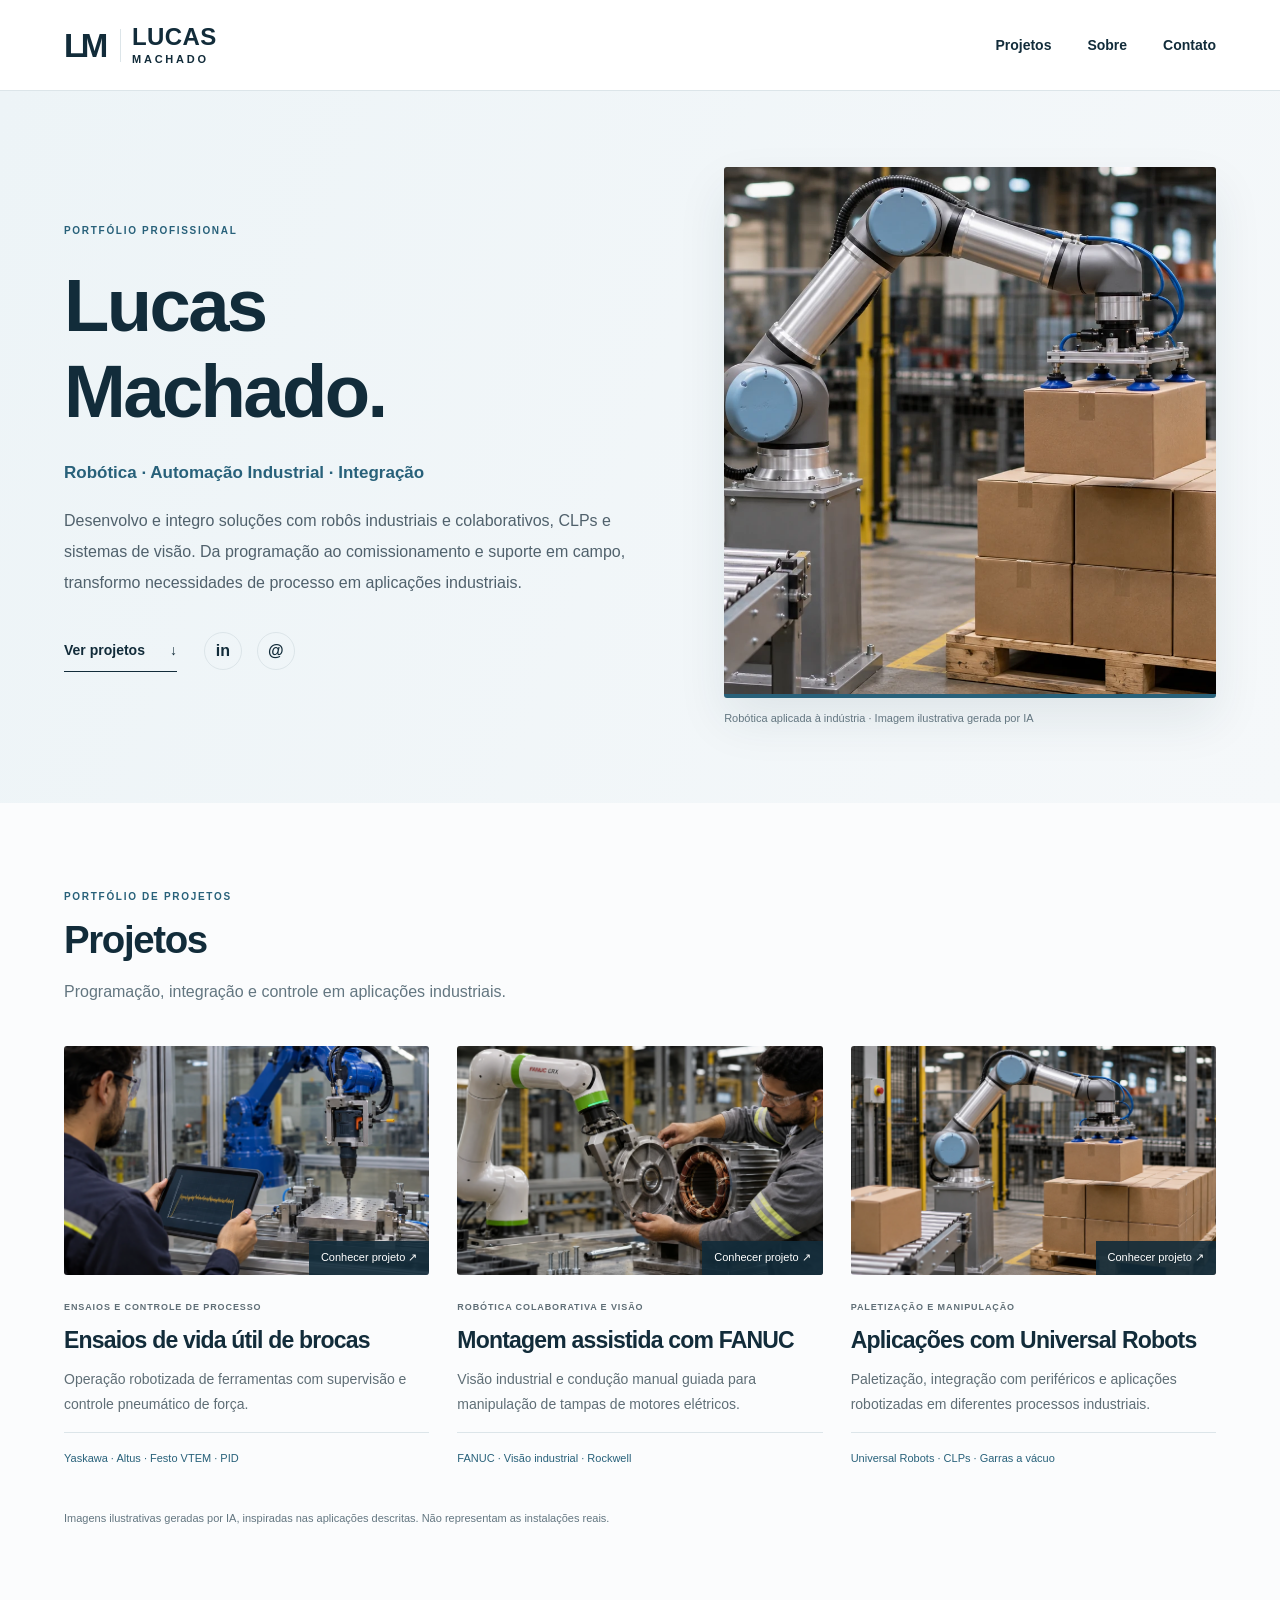
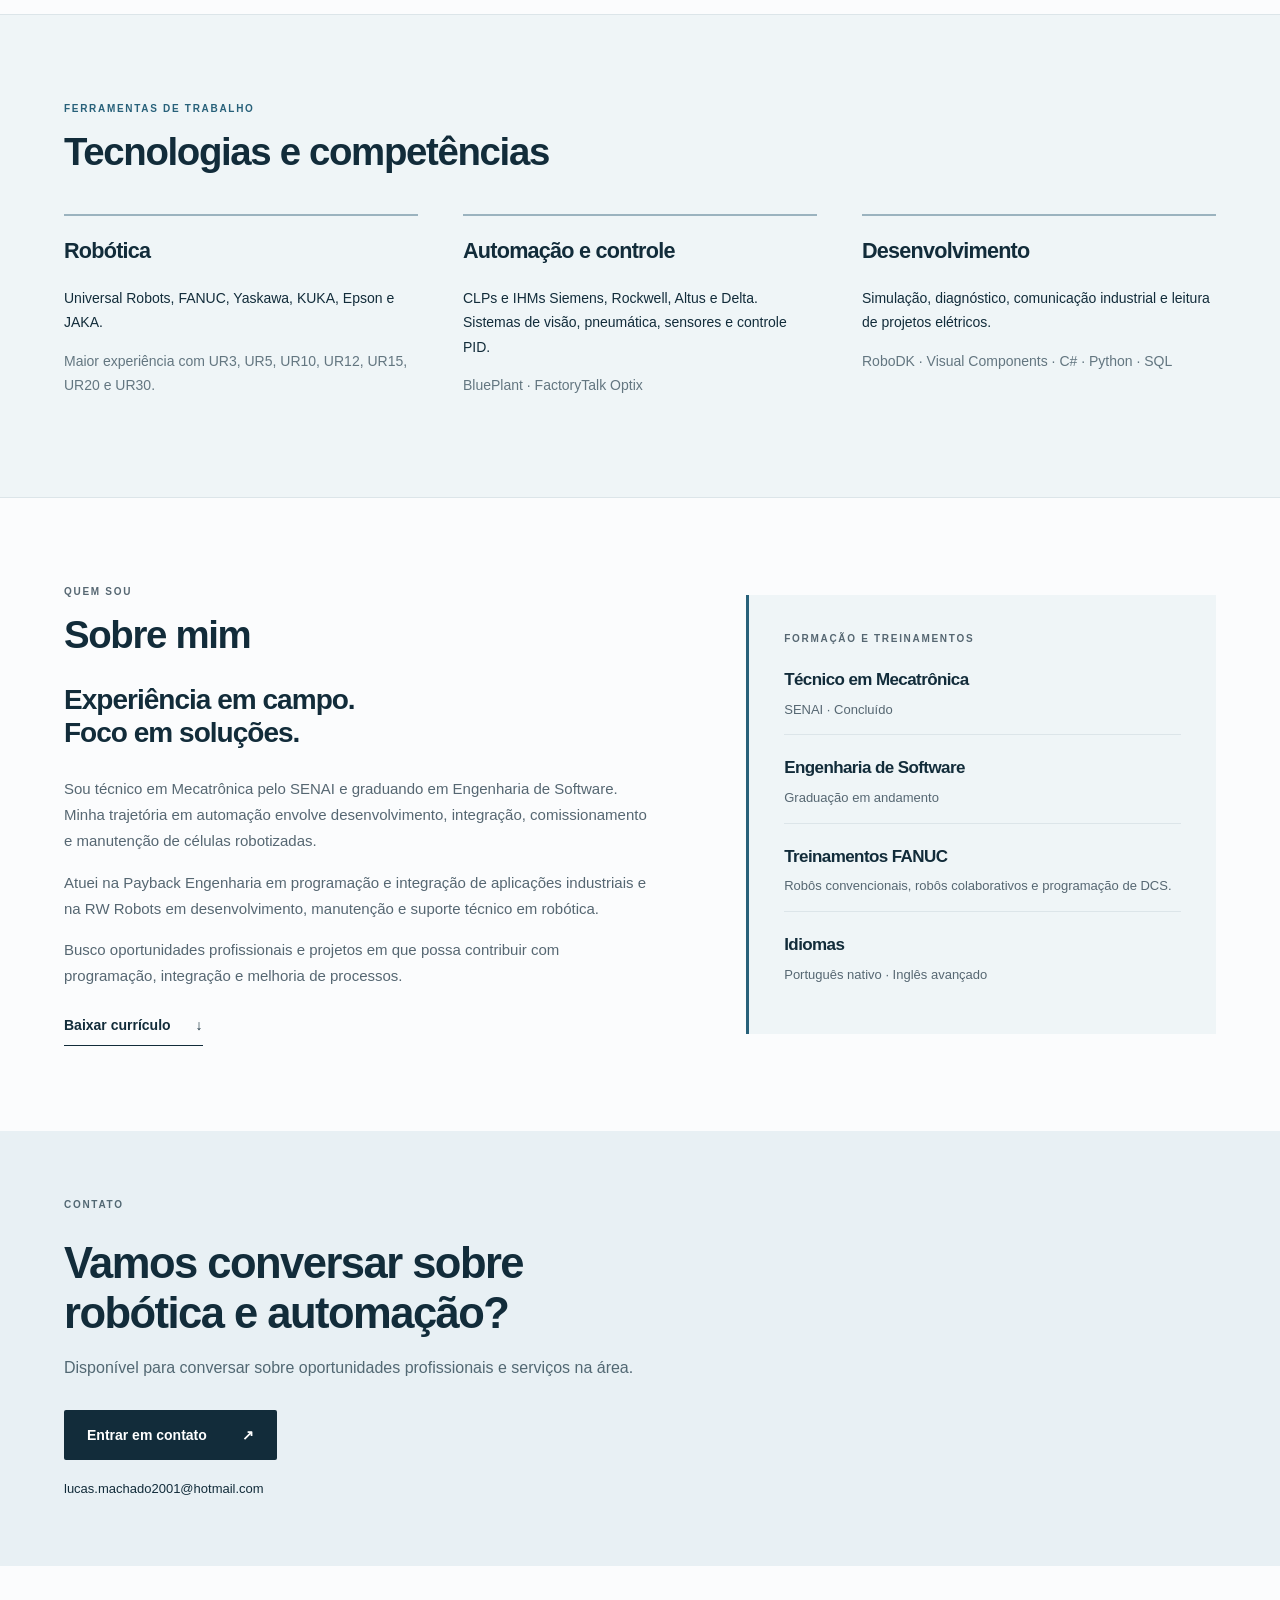
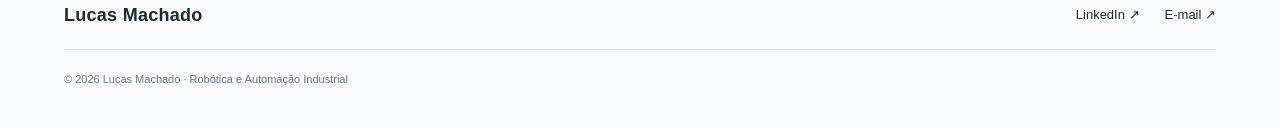
==== index.html @ ff166b97 "Publicar portfólio profissional de Lucas Machado" ====
<!doctype html><html lang="pt-BR"><head><meta charset="utf-8"><meta name="viewport" content="width=device-width,initial-scale=1"><meta name="description" content="Portfólio de Lucas Machado: robótica industrial e colaborativa, CLPs, visão e integração de células robotizadas."><meta name="theme-color" content="#123140"><title>Lucas Machado | Robótica e Automação Industrial</title><link rel="icon" href="favicon.svg" type="image/svg+xml"><link rel="stylesheet" href="style.css"></head><body><a class="skip" href="#conteudo">Pular para o conteúdo</a><header><div class="nav wrap"><a class="brand" href="index.html" aria-label="Página inicial de Lucas Machado"><span class="monogram">LM</span><span>LUCAS<small>MACHADO</small></span></a><nav aria-label="Navegação principal"><a href="index.html#projetos">Projetos</a><a href="index.html#sobre">Sobre</a><a href="index.html#contato">Contato</a></nav></div></header><main id="conteudo"><section class="hero"><div class="wrap hero-grid"><div><p class="eyebrow">PORTFÓLIO PROFISSIONAL</p><h1>Lucas<br>Machado.</h1><p class="specialty">Robótica · Automação Industrial · Integração</p><p class="intro">Desenvolvo e integro soluções com robôs industriais e colaborativos, CLPs e sistemas de visão. Da programação ao comissionamento e suporte em campo, transformo necessidades de processo em aplicações industriais.</p><div class="actions"><a class="text-link" href="#projetos">Ver projetos <span>↓</span></a><a class="social" href="https://www.linkedin.com/in/lucas-machado-51248b234/" aria-label="LinkedIn de Lucas Machado">in</a><a class="social" href="mailto:lucas.machado2001@hotmail.com" aria-label="Enviar e-mail para Lucas Machado">@</a></div></div><figure class="hero-image"><img src="paletizacao.webp" alt="Ilustração de robô colaborativo paletizando caixas" width="1672" height="941"><figcaption>Robótica aplicada à indústria · Imagem ilustrativa gerada por IA</figcaption></figure></div></section>
<section class="section wrap" id="projetos"><p class="eyebrow">PORTFÓLIO DE PROJETOS</p><h2>Projetos</h2><p class="section-intro">Programação, integração e controle em aplicações industriais.</p><div class="project-grid"><article class="card"><a class="card-image" href="ensaios-de-brocas.html" aria-label="Ver projeto Ensaios de vida útil de brocas"><img src="ensaio-brocas.webp" alt="Cena ilustrativa de ensaios de vida útil de brocas" width="1672" height="941" loading="lazy"><span>Conhecer projeto ↗</span></a><p class="eyebrow">ENSAIOS E CONTROLE DE PROCESSO</p><h3><a href="ensaios-de-brocas.html">Ensaios de vida útil de brocas</a></h3><p>Operação robotizada de ferramentas com supervisão e controle pneumático de força.</p><p class="tech">Yaskawa · Altus · Festo VTEM · PID</p></article><article class="card"><a class="card-image" href="montagem-colaborativa.html" aria-label="Ver projeto Montagem assistida com FANUC"><img src="montagem-colaborativa.webp" alt="Cena ilustrativa de montagem assistida com fanuc" width="1672" height="941" loading="lazy"><span>Conhecer projeto ↗</span></a><p class="eyebrow">ROBÓTICA COLABORATIVA E VISÃO</p><h3><a href="montagem-colaborativa.html">Montagem assistida com FANUC</a></h3><p>Visão industrial e condução manual guiada para manipulação de tampas de motores elétricos.</p><p class="tech">FANUC · Visão industrial · Rockwell</p></article><article class="card"><a class="card-image" href="universal-robots.html" aria-label="Ver projeto Aplicações com Universal Robots"><img src="paletizacao.webp" alt="Cena ilustrativa de aplicações com universal robots" width="1672" height="941" loading="lazy"><span>Conhecer projeto ↗</span></a><p class="eyebrow">PALETIZAÇÃO E MANIPULAÇÃO</p><h3><a href="universal-robots.html">Aplicações com Universal Robots</a></h3><p>Paletização, integração com periféricos e aplicações robotizadas em diferentes processos industriais.</p><p class="tech">Universal Robots · CLPs · Garras a vácuo</p></article></div><p class="image-note">Imagens ilustrativas geradas por IA, inspiradas nas aplicações descritas. Não representam as instalações reais.</p></section>
<section class="skills-section"><div class="wrap section"><p class="eyebrow">FERRAMENTAS DE TRABALHO</p><h2>Tecnologias e competências</h2><div class="skills-grid"><div><h3>Robótica</h3><p>Universal Robots, FANUC, Yaskawa, KUKA, Epson e JAKA.</p><p class="muted">Maior experiência com UR3, UR5, UR10, UR12, UR15, UR20 e UR30.</p></div><div><h3>Automação e controle</h3><p>CLPs e IHMs Siemens, Rockwell, Altus e Delta. Sistemas de visão, pneumática, sensores e controle PID.</p><p class="muted">BluePlant · FactoryTalk Optix</p></div><div><h3>Desenvolvimento</h3><p>Simulação, diagnóstico, comunicação industrial e leitura de projetos elétricos.</p><p class="muted">RoboDK · Visual Components · C# · Python · SQL</p></div></div></div></section>
<section class="section wrap about" id="sobre"><div><p class="eyebrow">QUEM SOU</p><h2>Sobre mim</h2><h3>Experiência em campo.<br>Foco em soluções.</h3><p>Sou técnico em Mecatrônica pelo SENAI e graduando em Engenharia de Software. Minha trajetória em automação envolve desenvolvimento, integração, comissionamento e manutenção de células robotizadas.</p><p>Atuei na Payback Engenharia em programação e integração de aplicações industriais e na RW Robots em desenvolvimento, manutenção e suporte técnico em robótica.</p><p>Busco oportunidades profissionais e projetos em que possa contribuir com programação, integração e melhoria de processos.</p><a class="text-link" href="curriculo-lucas-machado.pdf" download>Baixar currículo <span>↓</span></a></div><aside class="education"><p class="eyebrow">FORMAÇÃO E TREINAMENTOS</p><div><h3>Técnico em Mecatrônica</h3><p>SENAI · Concluído</p></div><div><h3>Engenharia de Software</h3><p>Graduação em andamento</p></div><div><h3>Treinamentos FANUC</h3><p>Robôs convencionais, robôs colaborativos e programação de DCS.</p></div><div><h3>Idiomas</h3><p>Português nativo · Inglês avançado</p></div></aside></section>
<section class="contact" id="contato"><div class="wrap"><p class="eyebrow">CONTATO</p><h2>Vamos conversar sobre<br>robótica e automação?</h2><p>Disponível para conversar sobre oportunidades profissionais e serviços na área.</p><a class="button" href="mailto:lucas.machado2001@hotmail.com">Entrar em contato <span>↗</span></a><a class="contact-email" href="mailto:lucas.machado2001@hotmail.com">lucas.machado2001@hotmail.com</a></div></section></main><footer class="wrap"><a class="brand foot-brand" href="index.html">Lucas Machado</a><div><a href="https://www.linkedin.com/in/lucas-machado-51248b234/">LinkedIn ↗</a><a href="mailto:lucas.machado2001@hotmail.com">E-mail ↗</a></div><small>© 2026 Lucas Machado · Robótica e Automação Industrial</small></footer></body></html>
---- style.css ----
:root{--ink:#122c3a;--accent:#28617a;--muted:#637680;--line:#dce5e9;--pale:#eff5f7;--paper:#fbfcfd}*{box-sizing:border-box}html{scroll-behavior:smooth;scroll-padding-top:25px}body{margin:0;font-family:Arial,Helvetica,sans-serif;background:var(--paper);color:var(--ink);line-height:1.75}a{color:inherit;text-decoration:none}a:hover{color:var(--accent)}a:focus-visible{outline:3px solid #257da3;outline-offset:5px}img{max-width:100%;height:auto;display:block}figure{margin:0}h1,h2,h3,p{margin-top:0}h1,h2,h3{line-height:1.15;letter-spacing:-.035em}h1{font-size:clamp(3.4rem,5.8vw,5.2rem);margin-bottom:24px}h2{font-size:clamp(2rem,3vw,2.6rem);margin-bottom:16px}h3{font-size:1.35rem}.wrap{width:min(1160px,90%);margin:auto}.nav{height:90px;display:flex;align-items:center;justify-content:space-between}header{background:white;border-bottom:1px solid var(--line)}.brand{display:flex;align-items:center;gap:11px;font-size:24px;font-weight:800;line-height:1;letter-spacing:.015em}.brand small{display:block;font-size:11px;letter-spacing:.25em;margin-top:5px}.monogram{font-size:33px;letter-spacing:-.1em;border-right:1px solid var(--line);padding-right:15px}nav{display:flex;gap:36px;font-size:14px;font-weight:600}.hero{background:linear-gradient(110deg,#edf4f7,#f5f8fa)}.hero-grid{display:grid;grid-template-columns:1.2fr 1fr;align-items:center;gap:70px;padding-top:76px;padding-bottom:76px}.eyebrow{font-size:10px;font-weight:700;letter-spacing:.17em;color:var(--accent);margin-bottom:24px}.specialty{font-size:17px;color:var(--accent);font-weight:700}.intro{font-size:16px;line-height:1.95;color:#50616c;max-width:670px}.hero-image img{width:100%;aspect-ratio:1/1.08;object-fit:cover;object-position:54%;border-radius:3px;box-shadow:0 22px 50px #19374616;border-bottom:4px solid var(--accent)}figcaption{font-size:11px;color:var(--muted);margin-top:12px;line-height:1.5}.actions{display:flex;align-items:center;gap:15px;margin-top:32px}.text-link{display:inline-flex;gap:25px;font-weight:700;font-size:14px;border-bottom:1px solid var(--ink);padding:8px 0}.actions .text-link{margin-right:12px}.social{border:1px solid var(--line);border-radius:50%;width:38px;height:38px;display:grid;place-items:center;font-weight:800}.section{padding-top:85px;padding-bottom:85px}.section .eyebrow{margin-bottom:13px}.section-intro{color:var(--muted);margin-bottom:40px}.project-grid{display:grid;grid-template-columns:repeat(3,1fr);gap:28px}.card-image{display:block;position:relative;overflow:hidden;border-radius:3px;margin-bottom:24px}.card-image img{width:100%;aspect-ratio:16/10;object-fit:cover;transition:transform .25s}.card-image span{position:absolute;bottom:0;right:0;background:#122c3ae6;color:white;padding:7px 12px;font-size:11px}.card:hover img{transform:scale(1.025)}.card .eyebrow{font-size:9px;letter-spacing:.1em;margin-bottom:12px}.card h3{font-size:23px;margin-bottom:14px}.card p{font-size:14px;color:#5f6e76;line-height:1.8}.card .tech{font-size:11px;color:var(--accent);border-top:1px solid var(--line);padding-top:16px}.image-note{font-size:11px;color:var(--muted);margin:30px 0 0}.skills-section{background:var(--pale);border-block:1px solid var(--line)}.skills-grid{display:grid;grid-template-columns:repeat(3,1fr);gap:45px;margin-top:40px}.skills-grid>div{border-top:2px solid #9bb3bf;padding-top:23px}.skills-grid p{font-size:14px}.muted{color:var(--muted)}.about{display:grid;grid-template-columns:1.25fr 1fr;gap:95px}.about h3{font-size:28px;margin:27px 0}.about p{font-size:15px;color:#566772}.about .eyebrow{font-size:10px}.education{padding:35px;background:var(--pale);align-self:center;border-left:3px solid var(--accent)}.education div+div{border-top:1px solid var(--line)}.education h3{font-size:17px;margin:23px 0 9px}.education p{font-size:13px}.contact{background:#e8f0f4;padding:65px 0}.contact h2{font-size:clamp(2rem,3.4vw,3rem)}.contact p{color:#526873}.button{display:inline-flex;gap:35px;background:var(--ink);color:white;padding:13px 23px;border-radius:2px;margin-top:12px;font-size:14px;font-weight:700}.button:hover{background:var(--accent);color:white}.contact-email{display:block;font-size:13px;margin-top:18px;overflow-wrap:anywhere}footer{padding-block:38px;display:flex;justify-content:space-between;align-items:center;gap:22px;flex-wrap:wrap}footer .brand{font-size:18px}footer div{display:flex;gap:25px;font-size:13px}footer small{flex-basis:100%;color:var(--muted);font-size:11px;border-top:1px solid var(--line);padding-top:20px}.skip{position:absolute;top:-100px;left:15px;background:white;padding:10px;z-index:10}.skip:focus{top:10px}.project-hero{background:var(--pale);padding:48px 0 50px}.back{font-size:13px;color:var(--accent);display:inline-block;margin-bottom:30px}.project-hero h1{font-size:clamp(2.3rem,4.6vw,4rem);max-width:850px}.project-hero .eyebrow{margin-bottom:22px}.tech{font-size:13px;color:var(--muted)}.project-body{padding-top:45px;padding-bottom:55px}.project-photo{width:100%;border-radius:3px}.case-grid{display:grid;grid-template-columns:1.8fr 1fr;gap:75px;padding:65px 0 30px}.case-grid h2{font-size:27px;margin-top:30px}.case-grid p{color:#52636e}.case-aside{background:var(--pale);padding:30px;align-self:start;border-top:3px solid var(--accent);margin-top:30px}.case-aside ul{padding-left:18px;font-size:14px}.case-aside li{margin-bottom:14px}@media(max-width:800px){.hero-grid{gap:30px;padding-block:45px}.project-grid{gap:18px}.card h3{font-size:19px}.about{gap:35px}.skills-grid{gap:25px}.hero-image img{aspect-ratio:3/4}}@media(max-width:600px){.nav{height:76px}.brand{font-size:18px}.monogram{font-size:27px}.brand small{font-size:9px}nav{gap:17px;font-size:12px}.hero-grid,.project-grid,.skills-grid,.about,.case-grid{grid-template-columns:1fr}.hero-grid{padding-block:42px;gap:30px}.hero h1{font-size:58px}.hero-image img{aspect-ratio:16/11;object-position:center}.section{padding-block:55px}.project-grid{gap:35px}.card h3{font-size:24px}.skills-grid{gap:22px;margin-top:28px}.about{gap:30px}.education{padding:25px}.case-grid{gap:12px;padding-top:20px}.case-aside{margin-top:0}.project-hero{padding-block:30px}.contact{padding-block:48px}.contact-email{font-size:12px}.specialty{font-size:15px}}@media(prefers-reduced-motion:reduce){html{scroll-behavior:auto}*{transition:none!important}}
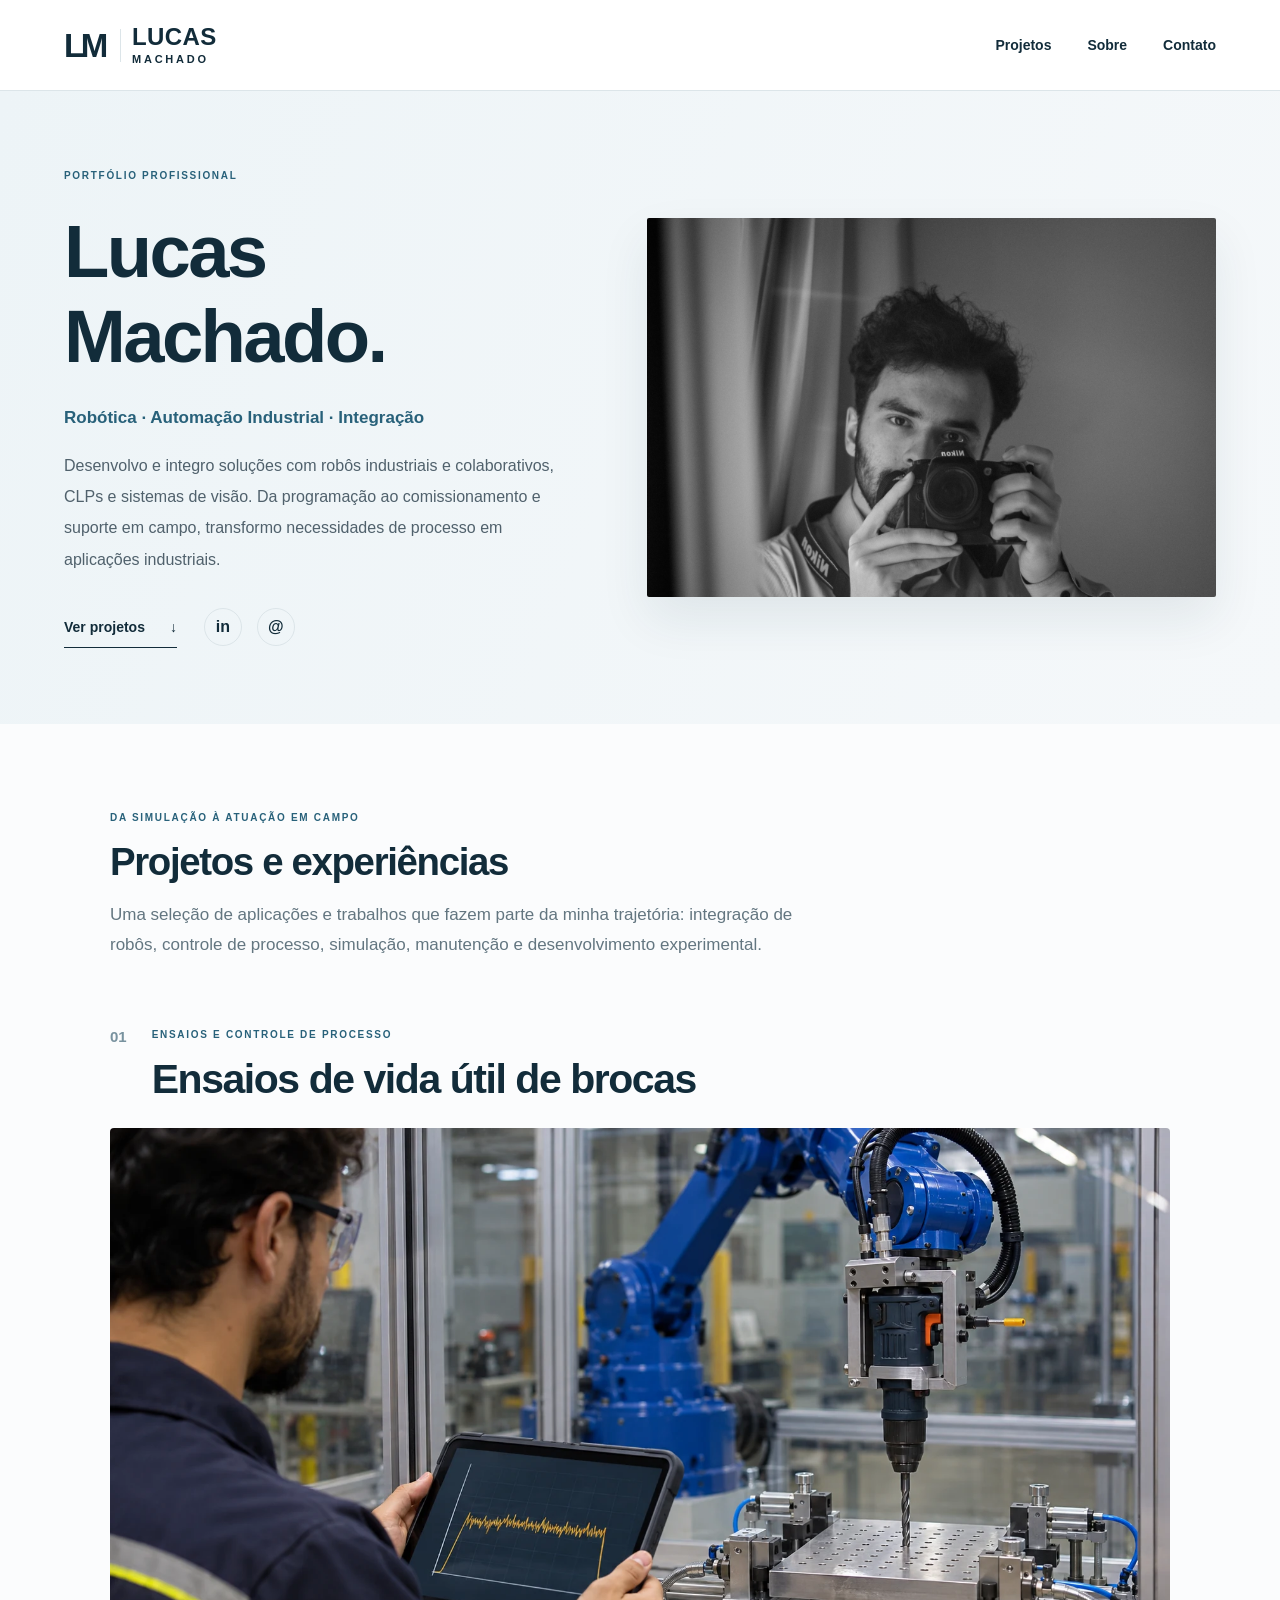
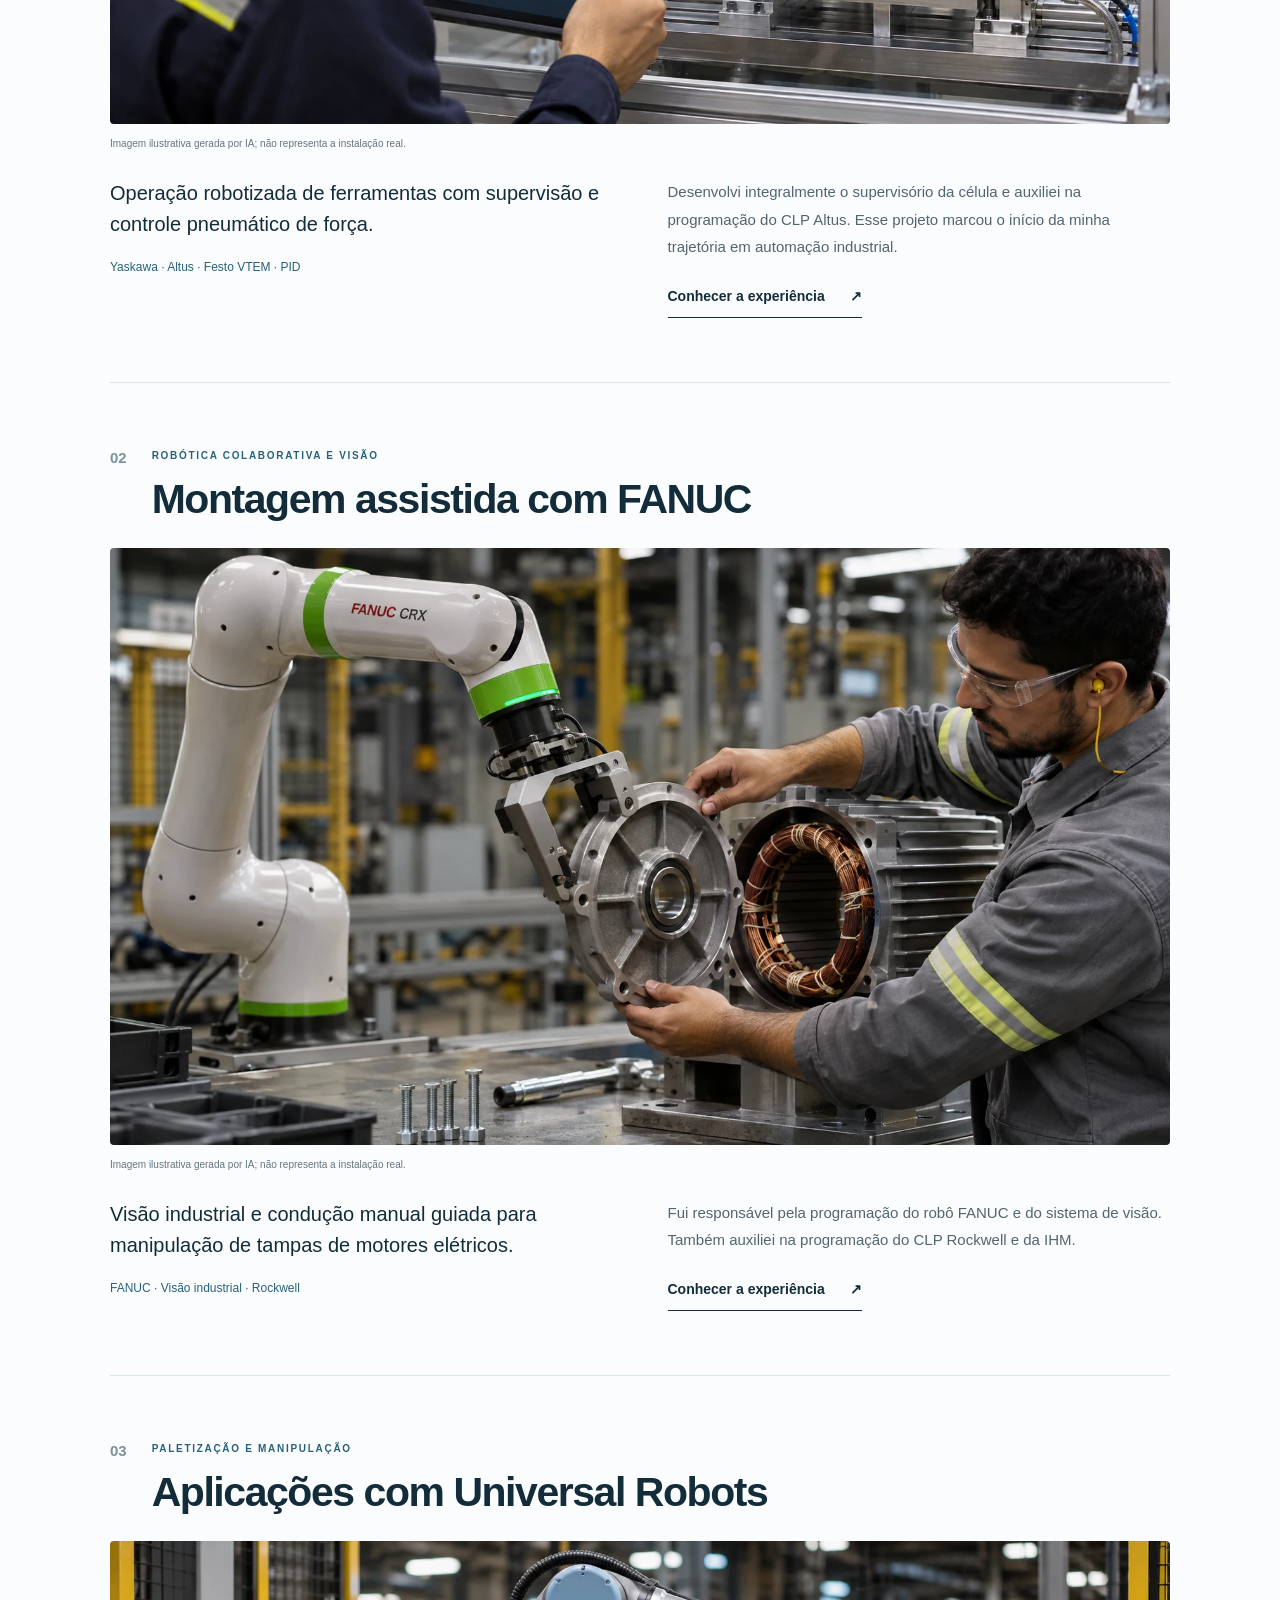
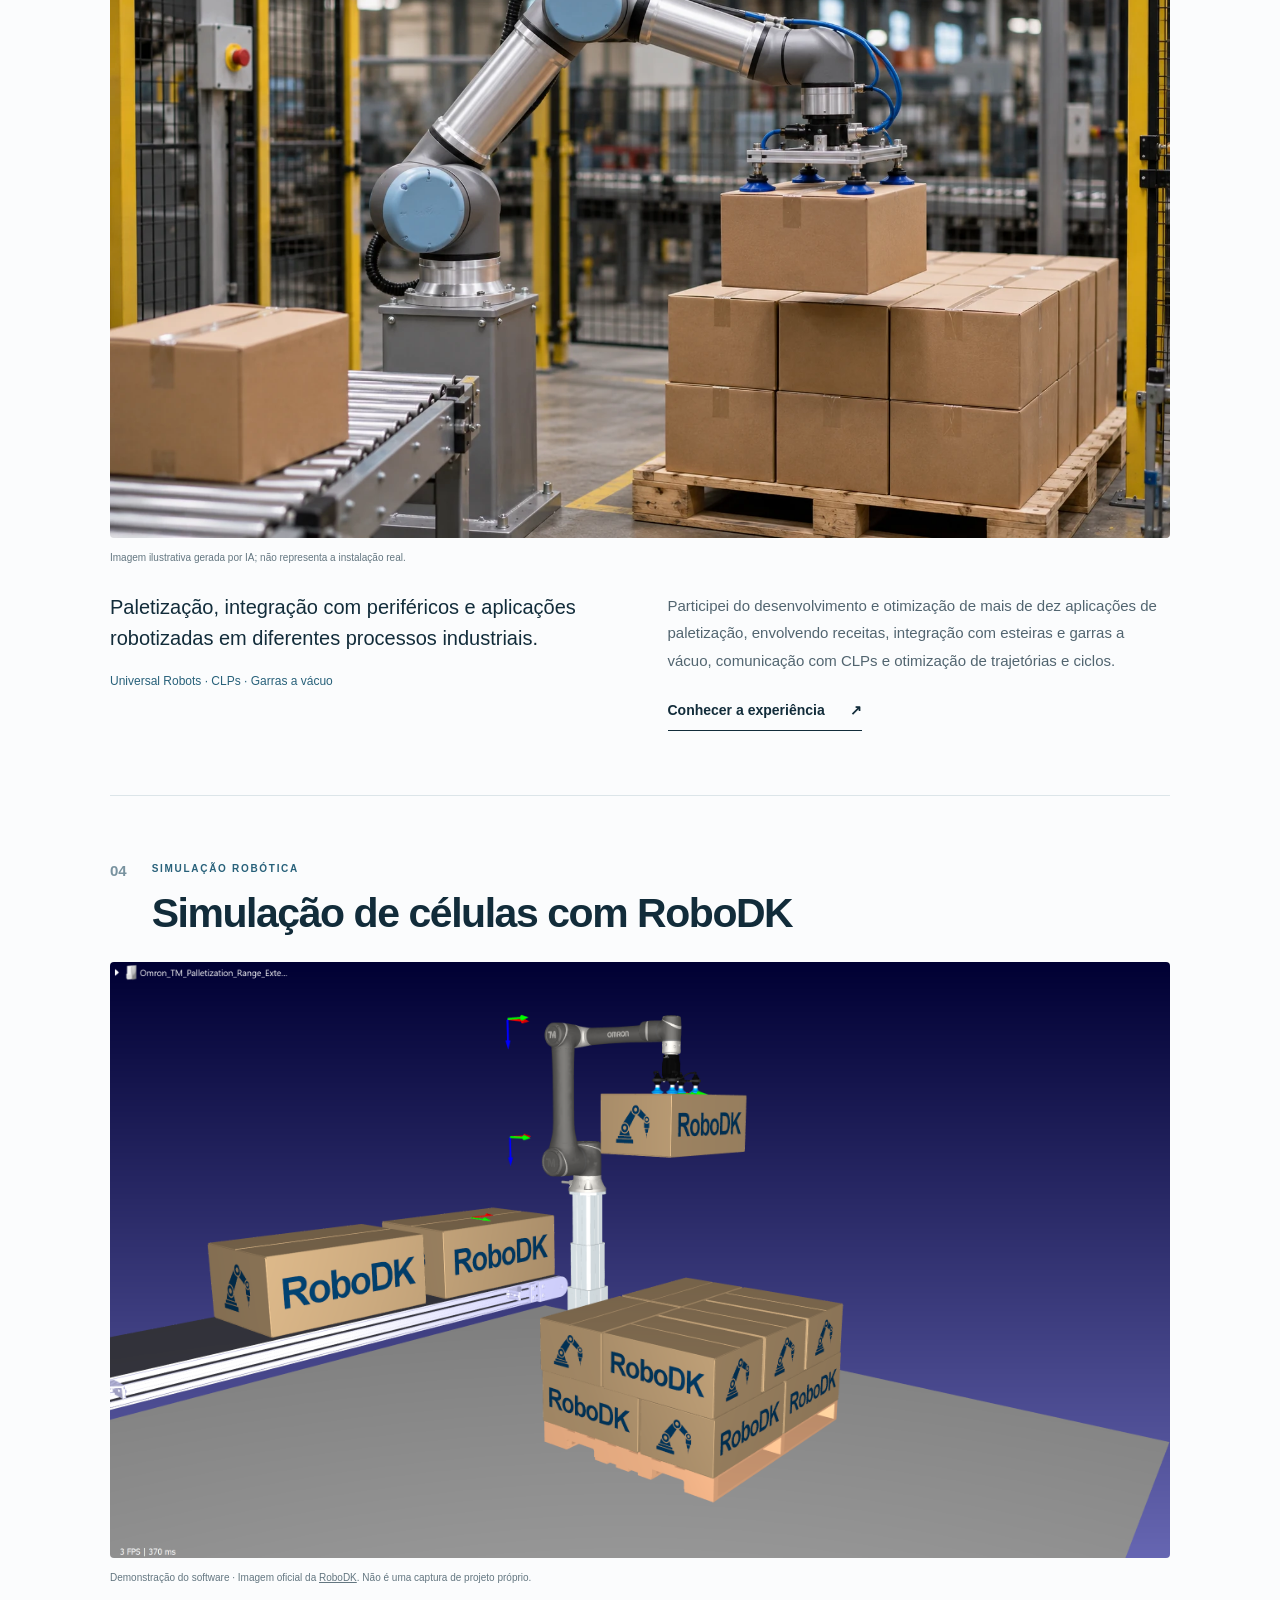
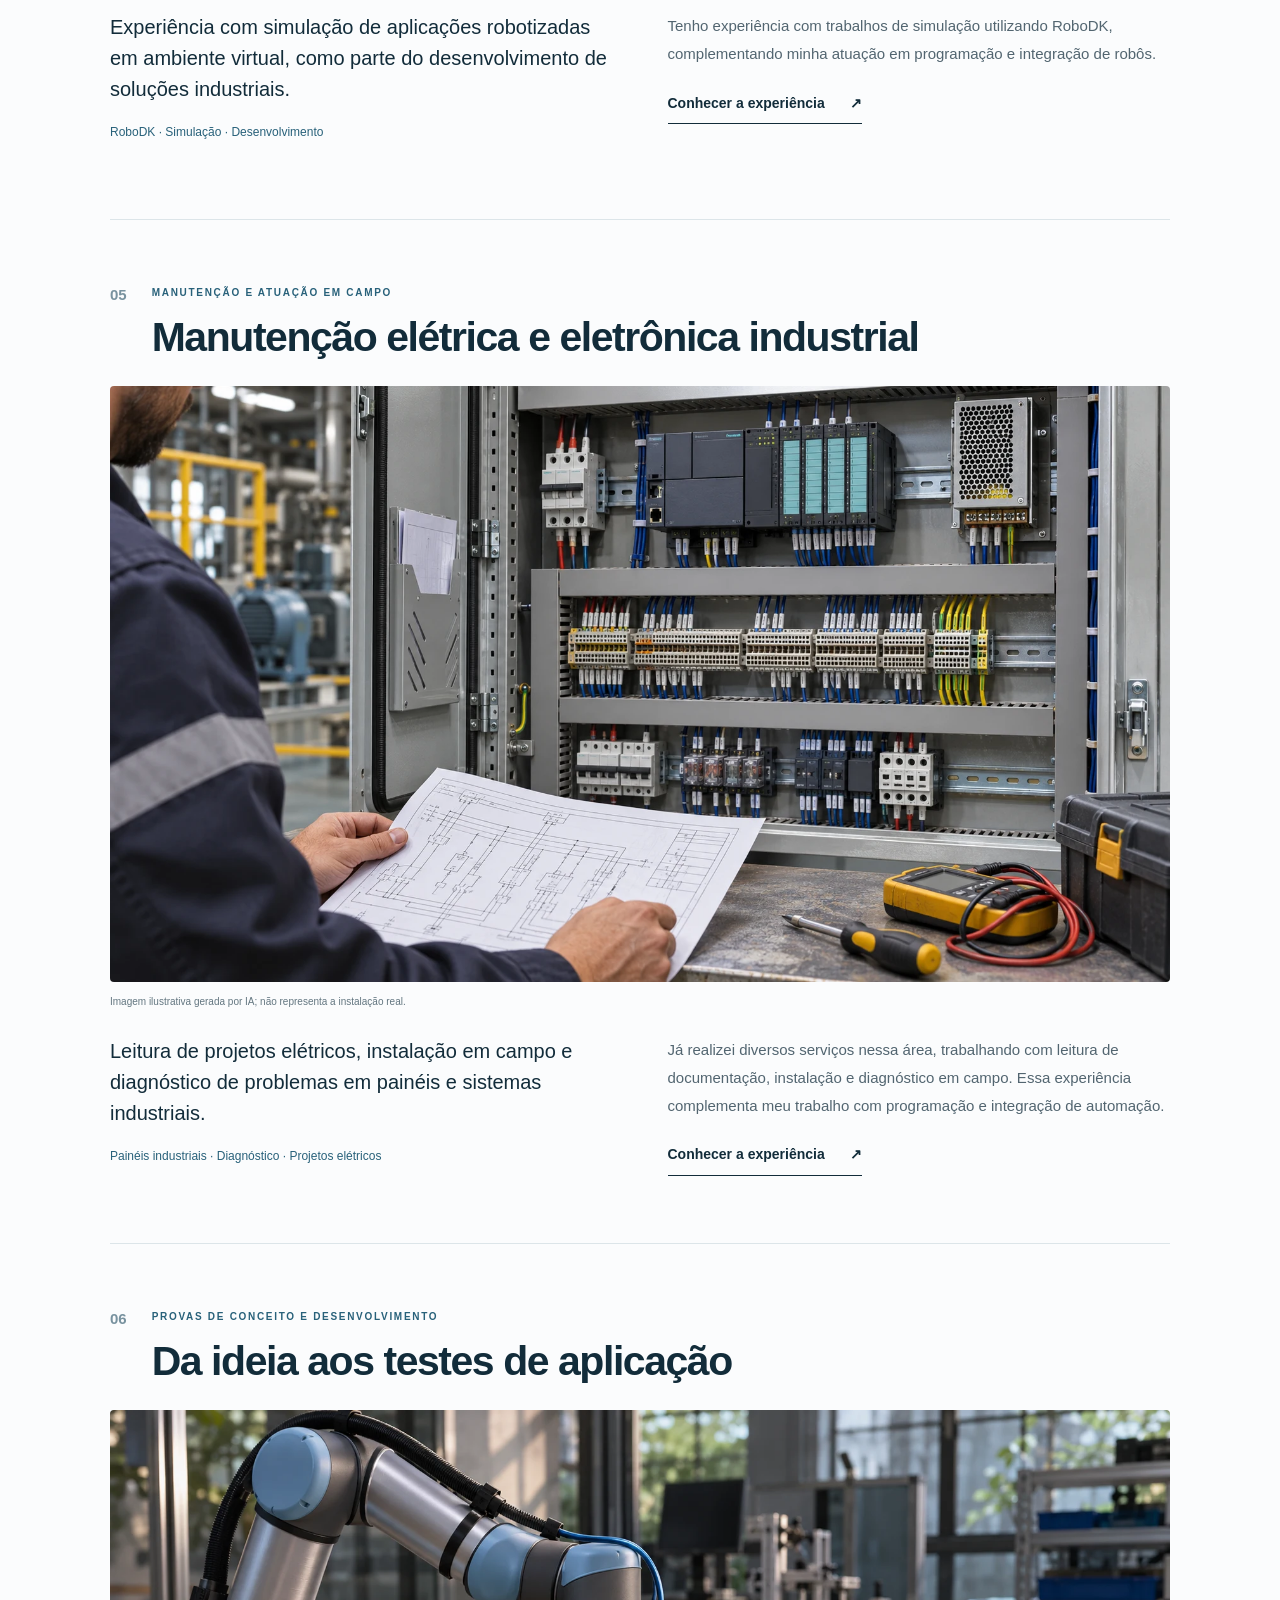
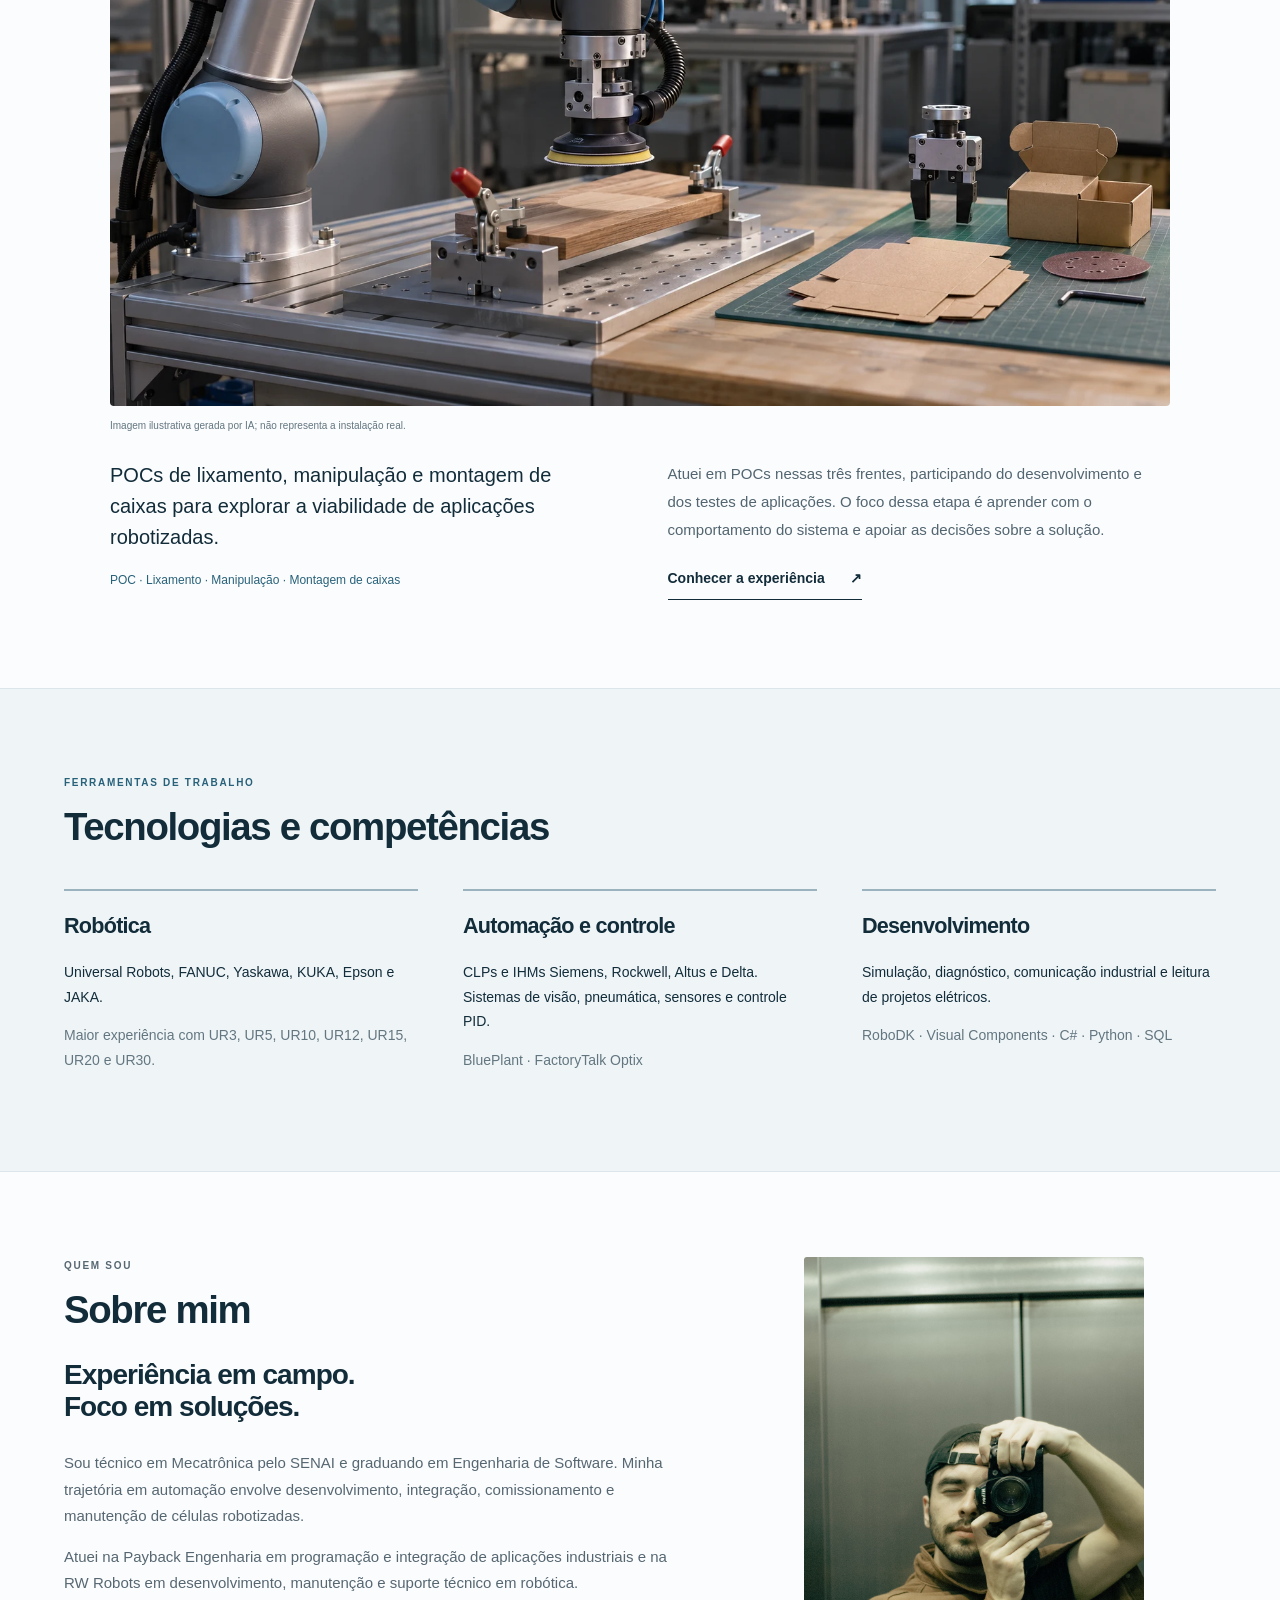
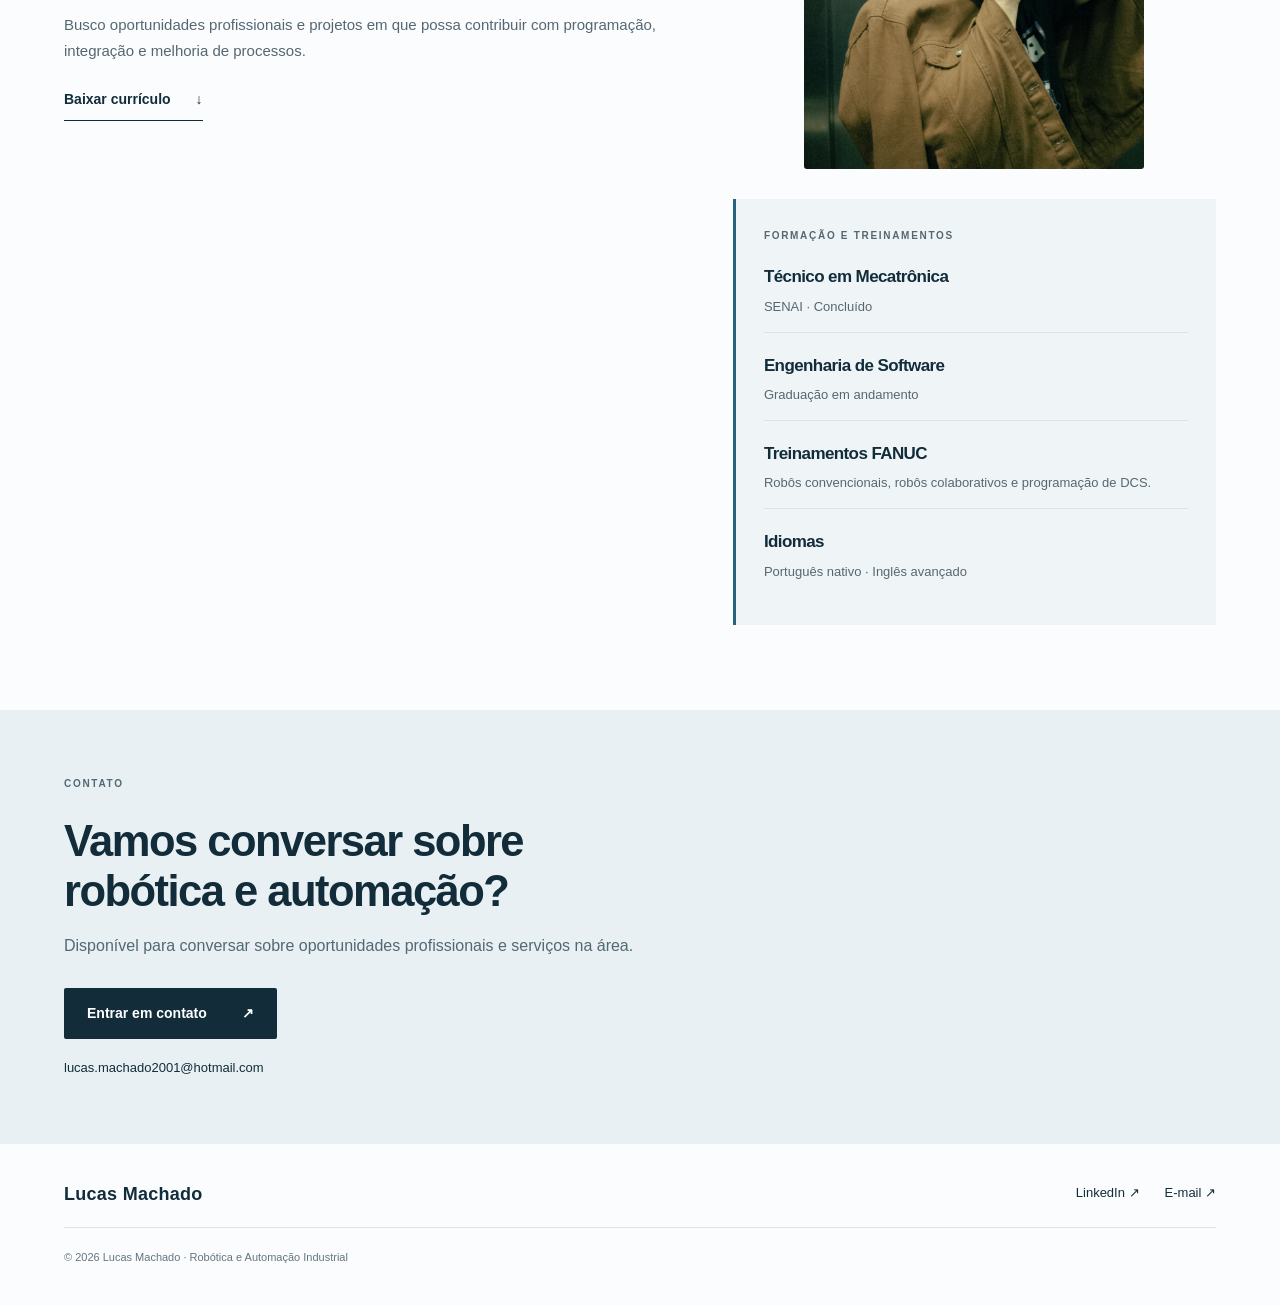
==== commit 80447dfe: "Ampliar portfólio e incluir fotos pessoais" ====
--- a/index.html
+++ b/index.html
@@ -1,5 +1,4 @@
-<!doctype html><html lang="pt-BR"><head><meta charset="utf-8"><meta name="viewport" content="width=device-width,initial-scale=1"><meta name="description" content="Portfólio de Lucas Machado: robótica industrial e colaborativa, CLPs, visão e integração de células robotizadas."><meta name="theme-color" content="#123140"><title>Lucas Machado | Robótica e Automação Industrial</title><link rel="icon" href="favicon.svg" type="image/svg+xml"><link rel="stylesheet" href="style.css"></head><body><a class="skip" href="#conteudo">Pular para o conteúdo</a><header><div class="nav wrap"><a class="brand" href="index.html" aria-label="Página inicial de Lucas Machado"><span class="monogram">LM</span><span>LUCAS<small>MACHADO</small></span></a><nav aria-label="Navegação principal"><a href="index.html#projetos">Projetos</a><a href="index.html#sobre">Sobre</a><a href="index.html#contato">Contato</a></nav></div></header><main id="conteudo"><section class="hero"><div class="wrap hero-grid"><div><p class="eyebrow">PORTFÓLIO PROFISSIONAL</p><h1>Lucas<br>Machado.</h1><p class="specialty">Robótica · Automação Industrial · Integração</p><p class="intro">Desenvolvo e integro soluções com robôs industriais e colaborativos, CLPs e sistemas de visão. Da programação ao comissionamento e suporte em campo, transformo necessidades de processo em aplicações industriais.</p><div class="actions"><a class="text-link" href="#projetos">Ver projetos <span>↓</span></a><a class="social" href="https://www.linkedin.com/in/lucas-machado-51248b234/" aria-label="LinkedIn de Lucas Machado">in</a><a class="social" href="mailto:lucas.machado2001@hotmail.com" aria-label="Enviar e-mail para Lucas Machado">@</a></div></div><figure class="hero-image"><img src="paletizacao.webp" alt="Ilustração de robô colaborativo paletizando caixas" width="1672" height="941"><figcaption>Robótica aplicada à indústria · Imagem ilustrativa gerada por IA</figcaption></figure></div></section>
-<section class="section wrap" id="projetos"><p class="eyebrow">PORTFÓLIO DE PROJETOS</p><h2>Projetos</h2><p class="section-intro">Programação, integração e controle em aplicações industriais.</p><div class="project-grid"><article class="card"><a class="card-image" href="ensaios-de-brocas.html" aria-label="Ver projeto Ensaios de vida útil de brocas"><img src="ensaio-brocas.webp" alt="Cena ilustrativa de ensaios de vida útil de brocas" width="1672" height="941" loading="lazy"><span>Conhecer projeto ↗</span></a><p class="eyebrow">ENSAIOS E CONTROLE DE PROCESSO</p><h3><a href="ensaios-de-brocas.html">Ensaios de vida útil de brocas</a></h3><p>Operação robotizada de ferramentas com supervisão e controle pneumático de força.</p><p class="tech">Yaskawa · Altus · Festo VTEM · PID</p></article><article class="card"><a class="card-image" href="montagem-colaborativa.html" aria-label="Ver projeto Montagem assistida com FANUC"><img src="montagem-colaborativa.webp" alt="Cena ilustrativa de montagem assistida com fanuc" width="1672" height="941" loading="lazy"><span>Conhecer projeto ↗</span></a><p class="eyebrow">ROBÓTICA COLABORATIVA E VISÃO</p><h3><a href="montagem-colaborativa.html">Montagem assistida com FANUC</a></h3><p>Visão industrial e condução manual guiada para manipulação de tampas de motores elétricos.</p><p class="tech">FANUC · Visão industrial · Rockwell</p></article><article class="card"><a class="card-image" href="universal-robots.html" aria-label="Ver projeto Aplicações com Universal Robots"><img src="paletizacao.webp" alt="Cena ilustrativa de aplicações com universal robots" width="1672" height="941" loading="lazy"><span>Conhecer projeto ↗</span></a><p class="eyebrow">PALETIZAÇÃO E MANIPULAÇÃO</p><h3><a href="universal-robots.html">Aplicações com Universal Robots</a></h3><p>Paletização, integração com periféricos e aplicações robotizadas em diferentes processos industriais.</p><p class="tech">Universal Robots · CLPs · Garras a vácuo</p></article></div><p class="image-note">Imagens ilustrativas geradas por IA, inspiradas nas aplicações descritas. Não representam as instalações reais.</p></section>
-<section class="skills-section"><div class="wrap section"><p class="eyebrow">FERRAMENTAS DE TRABALHO</p><h2>Tecnologias e competências</h2><div class="skills-grid"><div><h3>Robótica</h3><p>Universal Robots, FANUC, Yaskawa, KUKA, Epson e JAKA.</p><p class="muted">Maior experiência com UR3, UR5, UR10, UR12, UR15, UR20 e UR30.</p></div><div><h3>Automação e controle</h3><p>CLPs e IHMs Siemens, Rockwell, Altus e Delta. Sistemas de visão, pneumática, sensores e controle PID.</p><p class="muted">BluePlant · FactoryTalk Optix</p></div><div><h3>Desenvolvimento</h3><p>Simulação, diagnóstico, comunicação industrial e leitura de projetos elétricos.</p><p class="muted">RoboDK · Visual Components · C# · Python · SQL</p></div></div></div></section>
-<section class="section wrap about" id="sobre"><div><p class="eyebrow">QUEM SOU</p><h2>Sobre mim</h2><h3>Experiência em campo.<br>Foco em soluções.</h3><p>Sou técnico em Mecatrônica pelo SENAI e graduando em Engenharia de Software. Minha trajetória em automação envolve desenvolvimento, integração, comissionamento e manutenção de células robotizadas.</p><p>Atuei na Payback Engenharia em programação e integração de aplicações industriais e na RW Robots em desenvolvimento, manutenção e suporte técnico em robótica.</p><p>Busco oportunidades profissionais e projetos em que possa contribuir com programação, integração e melhoria de processos.</p><a class="text-link" href="curriculo-lucas-machado.pdf" download>Baixar currículo <span>↓</span></a></div><aside class="education"><p class="eyebrow">FORMAÇÃO E TREINAMENTOS</p><div><h3>Técnico em Mecatrônica</h3><p>SENAI · Concluído</p></div><div><h3>Engenharia de Software</h3><p>Graduação em andamento</p></div><div><h3>Treinamentos FANUC</h3><p>Robôs convencionais, robôs colaborativos e programação de DCS.</p></div><div><h3>Idiomas</h3><p>Português nativo · Inglês avançado</p></div></aside></section>
-<section class="contact" id="contato"><div class="wrap"><p class="eyebrow">CONTATO</p><h2>Vamos conversar sobre<br>robótica e automação?</h2><p>Disponível para conversar sobre oportunidades profissionais e serviços na área.</p><a class="button" href="mailto:lucas.machado2001@hotmail.com">Entrar em contato <span>↗</span></a><a class="contact-email" href="mailto:lucas.machado2001@hotmail.com">lucas.machado2001@hotmail.com</a></div></section></main><footer class="wrap"><a class="brand foot-brand" href="index.html">Lucas Machado</a><div><a href="https://www.linkedin.com/in/lucas-machado-51248b234/">LinkedIn ↗</a><a href="mailto:lucas.machado2001@hotmail.com">E-mail ↗</a></div><small>© 2026 Lucas Machado · Robótica e Automação Industrial</small></footer></body></html>+<!doctype html><html lang="pt-BR"><head><meta charset="utf-8"><meta name="viewport" content="width=device-width,initial-scale=1"><meta name="description" content="Portfólio de Lucas Machado: robótica industrial e colaborativa, CLPs, visão e integração de células robotizadas."><meta name="theme-color" content="#123140"><title>Lucas Machado | Robótica e Automação Industrial</title><link rel="icon" href="favicon.svg" type="image/svg+xml"><link rel="stylesheet" href="style.css?v=2"></head><body><a class="skip" href="#conteudo">Pular para o conteúdo</a><header><div class="nav wrap"><a class="brand" href="index.html" aria-label="Página inicial de Lucas Machado"><span class="monogram">LM</span><span>LUCAS<small>MACHADO</small></span></a><nav aria-label="Navegação principal"><a href="index.html#projetos">Projetos</a><a href="index.html#sobre">Sobre</a><a href="index.html#contato">Contato</a></nav></div></header><main id="conteudo"><section class="hero"><div class="wrap hero-grid"><div><p class="eyebrow">PORTFÓLIO PROFISSIONAL</p><h1>Lucas<br>Machado.</h1><p class="specialty">Robótica · Automação Industrial · Integração</p><p class="intro">Desenvolvo e integro soluções com robôs industriais e colaborativos, CLPs e sistemas de visão. Da programação ao comissionamento e suporte em campo, transformo necessidades de processo em aplicações industriais.</p><div class="actions"><a class="text-link" href="#projetos">Ver projetos <span>↓</span></a><a class="social" href="https://www.linkedin.com/in/lucas-machado-51248b234/" aria-label="LinkedIn de Lucas Machado">in</a><a class="social" href="mailto:lucas.machado2001@hotmail.com" aria-label="Enviar e-mail para Lucas Machado">@</a></div></div><figure class="hero-image portrait"><img src="lucas-retrato.jpg" alt="Lucas Machado em autorretrato em preto e branco com câmera fotográfica" width="3008" height="2000"></figure></div></section>
+<section class="section wrap experiences" id="projetos"><p class="eyebrow">DA SIMULAÇÃO À ATUAÇÃO EM CAMPO</p><h2>Projetos e experiências</h2><p class="section-intro">Uma seleção de aplicações e trabalhos que fazem parte da minha trajetória: integração de robôs, controle de processo, simulação, manutenção e desenvolvimento experimental.</p><div class="experience-list"><article class="experience reveal" id="ensaios-de-brocas"><div class="experience-head"><span class="project-number">01</span><div><p class="eyebrow">ENSAIOS E CONTROLE DE PROCESSO</p><h3><a href="ensaios-de-brocas.html">Ensaios de vida útil de brocas</a></h3></div></div><figure><a class="experience-image" href="ensaios-de-brocas.html" aria-label="Conhecer Ensaios de vida útil de brocas"><img src="ensaio-brocas.webp" alt="Cena ilustrativa: Ensaios de vida útil de brocas" loading="lazy" width="1672" height="941"></a><figcaption>Imagem ilustrativa gerada por IA; não representa a instalação real.</figcaption></figure><div class="experience-copy"><div><p class="experience-intro">Operação robotizada de ferramentas com supervisão e controle pneumático de força.</p><p class="tech">Yaskawa · Altus · Festo VTEM · PID</p></div><div><p>Desenvolvi integralmente o supervisório da célula e auxiliei na programação do CLP Altus. Esse projeto marcou o início da minha trajetória em automação industrial.</p><a class="text-link" href="ensaios-de-brocas.html">Conhecer a experiência <span>↗</span></a></div></div></article><article class="experience reveal" id="montagem-colaborativa"><div class="experience-head"><span class="project-number">02</span><div><p class="eyebrow">ROBÓTICA COLABORATIVA E VISÃO</p><h3><a href="montagem-colaborativa.html">Montagem assistida com FANUC</a></h3></div></div><figure><a class="experience-image" href="montagem-colaborativa.html" aria-label="Conhecer Montagem assistida com FANUC"><img src="montagem-colaborativa.webp" alt="Cena ilustrativa: Montagem assistida com FANUC" loading="lazy" width="1672" height="941"></a><figcaption>Imagem ilustrativa gerada por IA; não representa a instalação real.</figcaption></figure><div class="experience-copy"><div><p class="experience-intro">Visão industrial e condução manual guiada para manipulação de tampas de motores elétricos.</p><p class="tech">FANUC · Visão industrial · Rockwell</p></div><div><p>Fui responsável pela programação do robô FANUC e do sistema de visão. Também auxiliei na programação do CLP Rockwell e da IHM.</p><a class="text-link" href="montagem-colaborativa.html">Conhecer a experiência <span>↗</span></a></div></div></article><article class="experience reveal" id="universal-robots"><div class="experience-head"><span class="project-number">03</span><div><p class="eyebrow">PALETIZAÇÃO E MANIPULAÇÃO</p><h3><a href="universal-robots.html">Aplicações com Universal Robots</a></h3></div></div><figure><a class="experience-image" href="universal-robots.html" aria-label="Conhecer Aplicações com Universal Robots"><img src="paletizacao.webp" alt="Cena ilustrativa: Aplicações com Universal Robots" loading="lazy" width="1672" height="941"></a><figcaption>Imagem ilustrativa gerada por IA; não representa a instalação real.</figcaption></figure><div class="experience-copy"><div><p class="experience-intro">Paletização, integração com periféricos e aplicações robotizadas em diferentes processos industriais.</p><p class="tech">Universal Robots · CLPs · Garras a vácuo</p></div><div><p>Participei do desenvolvimento e otimização de mais de dez aplicações de paletização, envolvendo receitas, integração com esteiras e garras a vácuo, comunicação com CLPs e otimização de trajetórias e ciclos.</p><a class="text-link" href="universal-robots.html">Conhecer a experiência <span>↗</span></a></div></div></article><article class="experience reveal" id="simulacao-robodk"><div class="experience-head"><span class="project-number">04</span><div><p class="eyebrow">SIMULAÇÃO ROBÓTICA</p><h3><a href="simulacao-robodk.html">Simulação de células com RoboDK</a></h3></div></div><figure><a class="experience-image" href="simulacao-robodk.html" aria-label="Conhecer Simulação de células com RoboDK"><img src="robodk-simulacao.png" alt="Demonstração oficial de paletização no RoboDK" loading="lazy" width="1672" height="941"></a><figcaption>Demonstração do software · Imagem oficial da <a href="https://robodk.com/news-media">RoboDK</a>. Não é uma captura de projeto próprio.</figcaption></figure><div class="experience-copy"><div><p class="experience-intro">Experiência com simulação de aplicações robotizadas em ambiente virtual, como parte do desenvolvimento de soluções industriais.</p><p class="tech">RoboDK · Simulação · Desenvolvimento</p></div><div><p>Tenho experiência com trabalhos de simulação utilizando RoboDK, complementando minha atuação em programação e integração de robôs.</p><a class="text-link" href="simulacao-robodk.html">Conhecer a experiência <span>↗</span></a></div></div></article><article class="experience reveal" id="manutencao-industrial"><div class="experience-head"><span class="project-number">05</span><div><p class="eyebrow">MANUTENÇÃO E ATUAÇÃO EM CAMPO</p><h3><a href="manutencao-industrial.html">Manutenção elétrica e eletrônica industrial</a></h3></div></div><figure><a class="experience-image" href="manutencao-industrial.html" aria-label="Conhecer Manutenção elétrica e eletrônica industrial"><img src="manutencao.webp" alt="Cena ilustrativa: Manutenção elétrica e eletrônica industrial" loading="lazy" width="1672" height="941"></a><figcaption>Imagem ilustrativa gerada por IA; não representa a instalação real.</figcaption></figure><div class="experience-copy"><div><p class="experience-intro">Leitura de projetos elétricos, instalação em campo e diagnóstico de problemas em painéis e sistemas industriais.</p><p class="tech">Painéis industriais · Diagnóstico · Projetos elétricos</p></div><div><p>Já realizei diversos serviços nessa área, trabalhando com leitura de documentação, instalação e diagnóstico em campo. Essa experiência complementa meu trabalho com programação e integração de automação.</p><a class="text-link" href="manutencao-industrial.html">Conhecer a experiência <span>↗</span></a></div></div></article><article class="experience reveal" id="provas-de-conceito"><div class="experience-head"><span class="project-number">06</span><div><p class="eyebrow">PROVAS DE CONCEITO E DESENVOLVIMENTO</p><h3><a href="provas-de-conceito.html">Da ideia aos testes de aplicação</a></h3></div></div><figure><a class="experience-image" href="provas-de-conceito.html" aria-label="Conhecer Da ideia aos testes de aplicação"><img src="poc.webp" alt="Cena ilustrativa: Da ideia aos testes de aplicação" loading="lazy" width="1672" height="941"></a><figcaption>Imagem ilustrativa gerada por IA; não representa a instalação real.</figcaption></figure><div class="experience-copy"><div><p class="experience-intro">POCs de lixamento, manipulação e montagem de caixas para explorar a viabilidade de aplicações robotizadas.</p><p class="tech">POC · Lixamento · Manipulação · Montagem de caixas</p></div><div><p>Atuei em POCs nessas três frentes, participando do desenvolvimento e dos testes de aplicações. O foco dessa etapa é aprender com o comportamento do sistema e apoiar as decisões sobre a solução.</p><a class="text-link" href="provas-de-conceito.html">Conhecer a experiência <span>↗</span></a></div></div></article></div></section><section class="skills-section"><div class="wrap section"><p class="eyebrow">FERRAMENTAS DE TRABALHO</p><h2>Tecnologias e competências</h2><div class="skills-grid"><div><h3>Robótica</h3><p>Universal Robots, FANUC, Yaskawa, KUKA, Epson e JAKA.</p><p class="muted">Maior experiência com UR3, UR5, UR10, UR12, UR15, UR20 e UR30.</p></div><div><h3>Automação e controle</h3><p>CLPs e IHMs Siemens, Rockwell, Altus e Delta. Sistemas de visão, pneumática, sensores e controle PID.</p><p class="muted">BluePlant · FactoryTalk Optix</p></div><div><h3>Desenvolvimento</h3><p>Simulação, diagnóstico, comunicação industrial e leitura de projetos elétricos.</p><p class="muted">RoboDK · Visual Components · C# · Python · SQL</p></div></div></div></section>
+<section class="section wrap about" id="sobre"><div><p class="eyebrow">QUEM SOU</p><h2>Sobre mim</h2><h3>Experiência em campo.<br>Foco em soluções.</h3><p>Sou técnico em Mecatrônica pelo SENAI e graduando em Engenharia de Software. Minha trajetória em automação envolve desenvolvimento, integração, comissionamento e manutenção de células robotizadas.</p><p>Atuei na Payback Engenharia em programação e integração de aplicações industriais e na RW Robots em desenvolvimento, manutenção e suporte técnico em robótica.</p><p>Busco oportunidades profissionais e projetos em que possa contribuir com programação, integração e melhoria de processos.</p><a class="text-link" href="curriculo-lucas-machado.pdf" download>Baixar currículo <span>↓</span></a></div><div class="about-side"><figure class="about-photo"><img src="lucas-sobre.jpg" alt="Lucas Machado com sua câmera fotográfica" width="2000" height="3008" loading="lazy"></figure><aside class="education"><p class="eyebrow">FORMAÇÃO E TREINAMENTOS</p><div><h3>Técnico em Mecatrônica</h3><p>SENAI · Concluído</p></div><div><h3>Engenharia de Software</h3><p>Graduação em andamento</p></div><div><h3>Treinamentos FANUC</h3><p>Robôs convencionais, robôs colaborativos e programação de DCS.</p></div><div><h3>Idiomas</h3><p>Português nativo · Inglês avançado</p></div></aside></div></section>
+<section class="contact" id="contato"><div class="wrap"><p class="eyebrow">CONTATO</p><h2>Vamos conversar sobre<br>robótica e automação?</h2><p>Disponível para conversar sobre oportunidades profissionais e serviços na área.</p><a class="button" href="mailto:lucas.machado2001@hotmail.com">Entrar em contato <span>↗</span></a><a class="contact-email" href="mailto:lucas.machado2001@hotmail.com">lucas.machado2001@hotmail.com</a></div></section></main><footer class="wrap"><a class="brand foot-brand" href="index.html">Lucas Machado</a><div><a href="https://www.linkedin.com/in/lucas-machado-51248b234/">LinkedIn ↗</a><a href="mailto:lucas.machado2001@hotmail.com">E-mail ↗</a></div><small>© 2026 Lucas Machado · Robótica e Automação Industrial</small></footer><script src="interactions.js" defer></script></body></html>
--- a/style.css
+++ b/style.css
@@ -1 +1,3 @@
 :root{--ink:#122c3a;--accent:#28617a;--muted:#637680;--line:#dce5e9;--pale:#eff5f7;--paper:#fbfcfd}*{box-sizing:border-box}html{scroll-behavior:smooth;scroll-padding-top:25px}body{margin:0;font-family:Arial,Helvetica,sans-serif;background:var(--paper);color:var(--ink);line-height:1.75}a{color:inherit;text-decoration:none}a:hover{color:var(--accent)}a:focus-visible{outline:3px solid #257da3;outline-offset:5px}img{max-width:100%;height:auto;display:block}figure{margin:0}h1,h2,h3,p{margin-top:0}h1,h2,h3{line-height:1.15;letter-spacing:-.035em}h1{font-size:clamp(3.4rem,5.8vw,5.2rem);margin-bottom:24px}h2{font-size:clamp(2rem,3vw,2.6rem);margin-bottom:16px}h3{font-size:1.35rem}.wrap{width:min(1160px,90%);margin:auto}.nav{height:90px;display:flex;align-items:center;justify-content:space-between}header{background:white;border-bottom:1px solid var(--line)}.brand{display:flex;align-items:center;gap:11px;font-size:24px;font-weight:800;line-height:1;letter-spacing:.015em}.brand small{display:block;font-size:11px;letter-spacing:.25em;margin-top:5px}.monogram{font-size:33px;letter-spacing:-.1em;border-right:1px solid var(--line);padding-right:15px}nav{display:flex;gap:36px;font-size:14px;font-weight:600}.hero{background:linear-gradient(110deg,#edf4f7,#f5f8fa)}.hero-grid{display:grid;grid-template-columns:1.2fr 1fr;align-items:center;gap:70px;padding-top:76px;padding-bottom:76px}.eyebrow{font-size:10px;font-weight:700;letter-spacing:.17em;color:var(--accent);margin-bottom:24px}.specialty{font-size:17px;color:var(--accent);font-weight:700}.intro{font-size:16px;line-height:1.95;color:#50616c;max-width:670px}.hero-image img{width:100%;aspect-ratio:1/1.08;object-fit:cover;object-position:54%;border-radius:3px;box-shadow:0 22px 50px #19374616;border-bottom:4px solid var(--accent)}figcaption{font-size:11px;color:var(--muted);margin-top:12px;line-height:1.5}.actions{display:flex;align-items:center;gap:15px;margin-top:32px}.text-link{display:inline-flex;gap:25px;font-weight:700;font-size:14px;border-bottom:1px solid var(--ink);padding:8px 0}.actions .text-link{margin-right:12px}.social{border:1px solid var(--line);border-radius:50%;width:38px;height:38px;display:grid;place-items:center;font-weight:800}.section{padding-top:85px;padding-bottom:85px}.section .eyebrow{margin-bottom:13px}.section-intro{color:var(--muted);margin-bottom:40px}.project-grid{display:grid;grid-template-columns:repeat(3,1fr);gap:28px}.card-image{display:block;position:relative;overflow:hidden;border-radius:3px;margin-bottom:24px}.card-image img{width:100%;aspect-ratio:16/10;object-fit:cover;transition:transform .25s}.card-image span{position:absolute;bottom:0;right:0;background:#122c3ae6;color:white;padding:7px 12px;font-size:11px}.card:hover img{transform:scale(1.025)}.card .eyebrow{font-size:9px;letter-spacing:.1em;margin-bottom:12px}.card h3{font-size:23px;margin-bottom:14px}.card p{font-size:14px;color:#5f6e76;line-height:1.8}.card .tech{font-size:11px;color:var(--accent);border-top:1px solid var(--line);padding-top:16px}.image-note{font-size:11px;color:var(--muted);margin:30px 0 0}.skills-section{background:var(--pale);border-block:1px solid var(--line)}.skills-grid{display:grid;grid-template-columns:repeat(3,1fr);gap:45px;margin-top:40px}.skills-grid>div{border-top:2px solid #9bb3bf;padding-top:23px}.skills-grid p{font-size:14px}.muted{color:var(--muted)}.about{display:grid;grid-template-columns:1.25fr 1fr;gap:95px}.about h3{font-size:28px;margin:27px 0}.about p{font-size:15px;color:#566772}.about .eyebrow{font-size:10px}.education{padding:35px;background:var(--pale);align-self:center;border-left:3px solid var(--accent)}.education div+div{border-top:1px solid var(--line)}.education h3{font-size:17px;margin:23px 0 9px}.education p{font-size:13px}.contact{background:#e8f0f4;padding:65px 0}.contact h2{font-size:clamp(2rem,3.4vw,3rem)}.contact p{color:#526873}.button{display:inline-flex;gap:35px;background:var(--ink);color:white;padding:13px 23px;border-radius:2px;margin-top:12px;font-size:14px;font-weight:700}.button:hover{background:var(--accent);color:white}.contact-email{display:block;font-size:13px;margin-top:18px;overflow-wrap:anywhere}footer{padding-block:38px;display:flex;justify-content:space-between;align-items:center;gap:22px;flex-wrap:wrap}footer .brand{font-size:18px}footer div{display:flex;gap:25px;font-size:13px}footer small{flex-basis:100%;color:var(--muted);font-size:11px;border-top:1px solid var(--line);padding-top:20px}.skip{position:absolute;top:-100px;left:15px;background:white;padding:10px;z-index:10}.skip:focus{top:10px}.project-hero{background:var(--pale);padding:48px 0 50px}.back{font-size:13px;color:var(--accent);display:inline-block;margin-bottom:30px}.project-hero h1{font-size:clamp(2.3rem,4.6vw,4rem);max-width:850px}.project-hero .eyebrow{margin-bottom:22px}.tech{font-size:13px;color:var(--muted)}.project-body{padding-top:45px;padding-bottom:55px}.project-photo{width:100%;border-radius:3px}.case-grid{display:grid;grid-template-columns:1.8fr 1fr;gap:75px;padding:65px 0 30px}.case-grid h2{font-size:27px;margin-top:30px}.case-grid p{color:#52636e}.case-aside{background:var(--pale);padding:30px;align-self:start;border-top:3px solid var(--accent);margin-top:30px}.case-aside ul{padding-left:18px;font-size:14px}.case-aside li{margin-bottom:14px}@media(max-width:800px){.hero-grid{gap:30px;padding-block:45px}.project-grid{gap:18px}.card h3{font-size:19px}.about{gap:35px}.skills-grid{gap:25px}.hero-image img{aspect-ratio:3/4}}@media(max-width:600px){.nav{height:76px}.brand{font-size:18px}.monogram{font-size:27px}.brand small{font-size:9px}nav{gap:17px;font-size:12px}.hero-grid,.project-grid,.skills-grid,.about,.case-grid{grid-template-columns:1fr}.hero-grid{padding-block:42px;gap:30px}.hero h1{font-size:58px}.hero-image img{aspect-ratio:16/11;object-position:center}.section{padding-block:55px}.project-grid{gap:35px}.card h3{font-size:24px}.skills-grid{gap:22px;margin-top:28px}.about{gap:30px}.education{padding:25px}.case-grid{gap:12px;padding-top:20px}.case-aside{margin-top:0}.project-hero{padding-block:30px}.contact{padding-block:48px}.contact-email{font-size:12px}.specialty{font-size:15px}}@media(prefers-reduced-motion:reduce){html{scroll-behavior:auto}*{transition:none!important}}
+/* Portfolio expanded: original portraits and vertical experiences */
+.hero-grid{grid-template-columns:1fr 1.1fr;gap:65px}.hero-image.portrait img{aspect-ratio:auto;height:auto;object-fit:contain;border-bottom:0;border-radius:2px}.experiences{max-width:1060px}.experiences>.section-intro{max-width:720px;font-size:17px;line-height:1.8;margin-bottom:65px}.experience{padding:0 0 64px;margin-bottom:64px;border-bottom:1px solid var(--line)}.experience:last-child{margin-bottom:0;padding-bottom:0;border-bottom:0}.experience-head{display:flex;gap:25px;align-items:flex-start;margin-bottom:25px}.project-number{font-size:15px;color:#78929f;line-height:1;padding-top:3px;font-weight:bold}.experience .eyebrow{margin:0 0 12px;font-size:10px}.experience h3{font-size:clamp(1.8rem,3.2vw,2.7rem);margin:0;letter-spacing:-.035em}.experience-image{display:block;overflow:hidden;border-radius:4px;background:#edf2f5}.experience-image img{width:100%;height:auto;aspect-ratio:16/9;object-fit:cover;transition:transform .6s ease}.experience-image:hover img{transform:scale(1.015)}.experience figcaption{font-size:10px;line-height:1.6}.experience figcaption a{text-decoration:underline}.experience-copy{display:grid;grid-template-columns:1fr 1fr;gap:55px;margin-top:26px}.experience-copy p{font-size:15px;color:#526570;line-height:1.85}.experience-copy .experience-intro{font-size:20px;line-height:1.55;color:var(--ink);margin-bottom:16px}.experience-copy .tech{font-size:12px;color:var(--accent)}.experience-copy .text-link{margin-top:0}.about{align-items:start;gap:65px}.about-photo{margin-bottom:30px;max-width:340px;margin-inline:auto}.about-photo img{width:100%;height:auto;border-radius:3px}.about-side .education{padding:28px}.about-side .education h3{font-size:17px}.reveal{transition:opacity .7s ease,transform .7s ease}.reveal.awaiting{opacity:0;transform:translateY(26px)}@media(max-width:800px){.hero-grid{gap:30px}.hero-image.portrait img{aspect-ratio:auto}.experience-copy{gap:30px}.experience{padding-bottom:45px;margin-bottom:45px}}@media(max-width:600px){.hero-grid,.experience-copy{grid-template-columns:1fr}.hero-grid{gap:30px}.experience-head{gap:15px}.experience h3{font-size:28px}.experience-copy{gap:5px}.experience-copy .experience-intro{font-size:19px}.experiences>.section-intro{font-size:15px;margin-bottom:40px}.experience-image img{aspect-ratio:16/10}.about-photo{max-width:100%}.about-photo img{width:100%;height:auto}.section.experiences{padding-block:50px}}@media(prefers-reduced-motion:reduce){.reveal.awaiting{opacity:1;transform:none}.reveal{transition:none}}
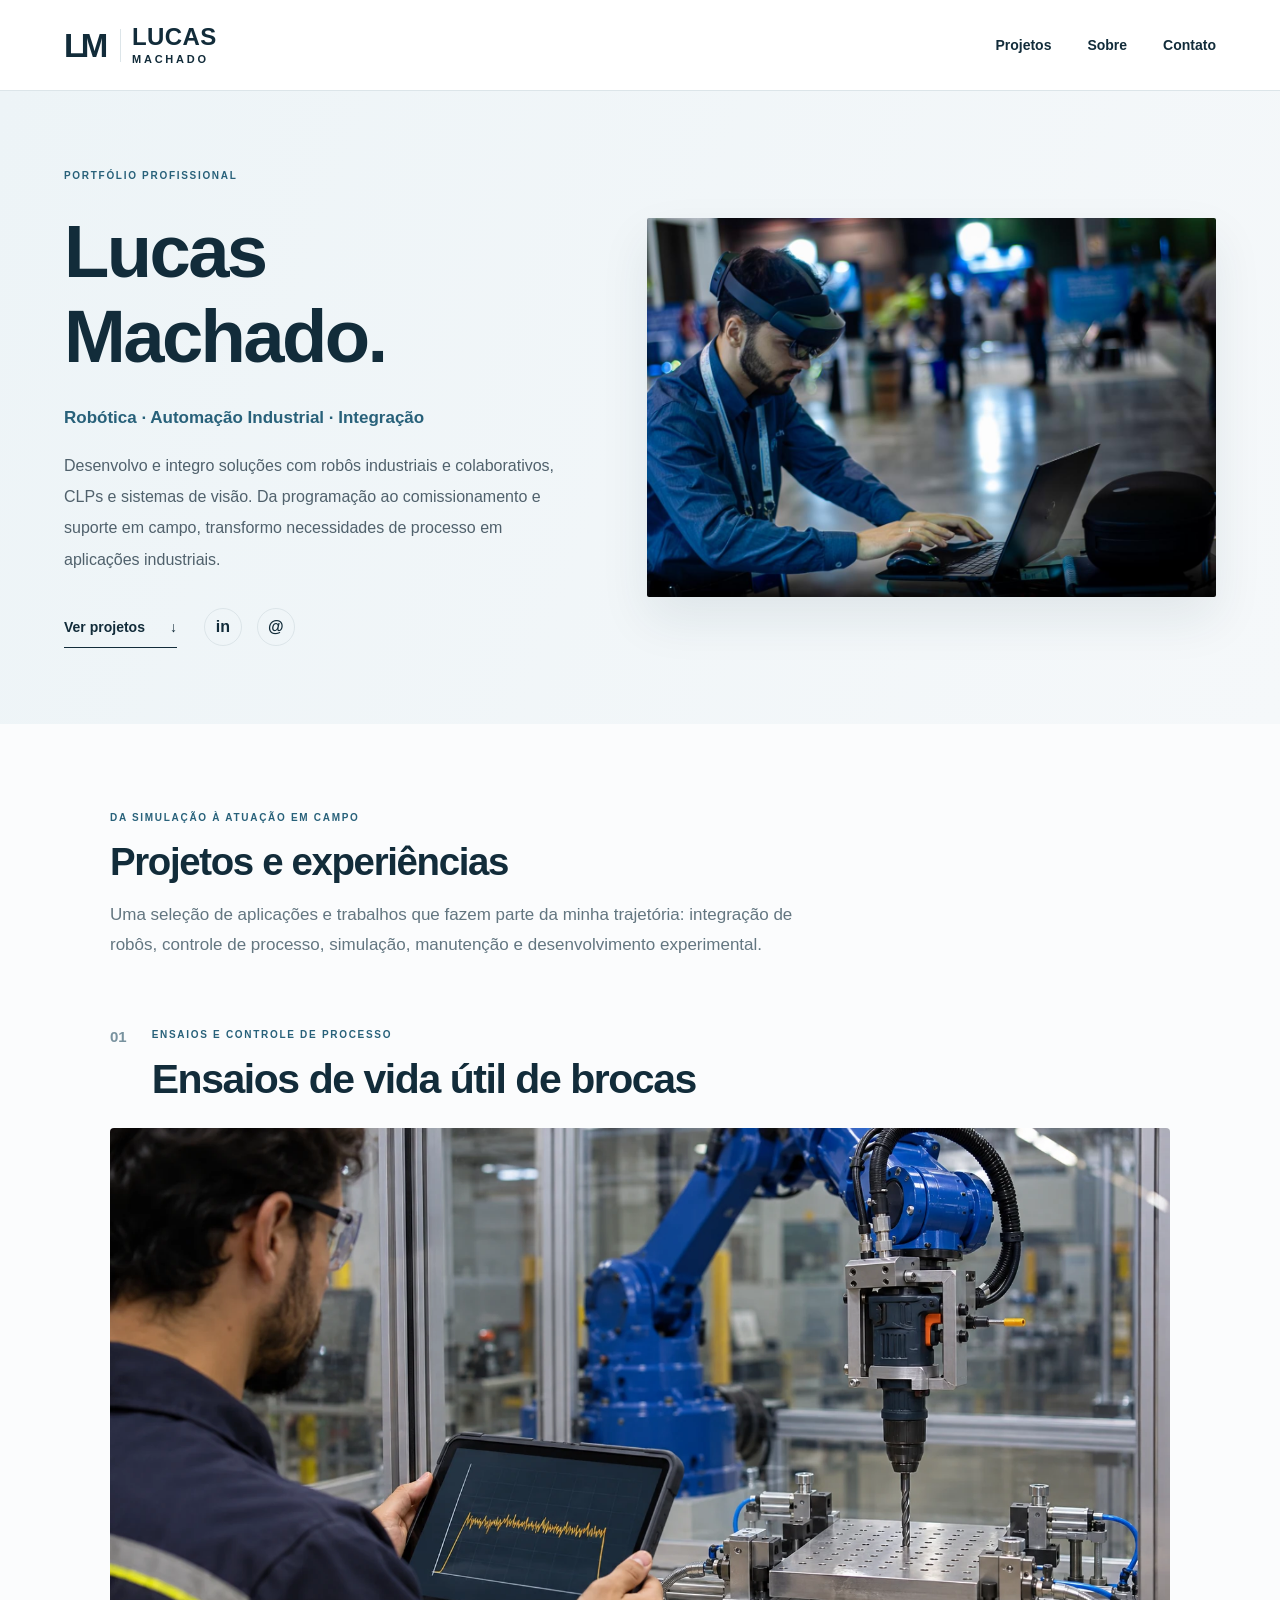
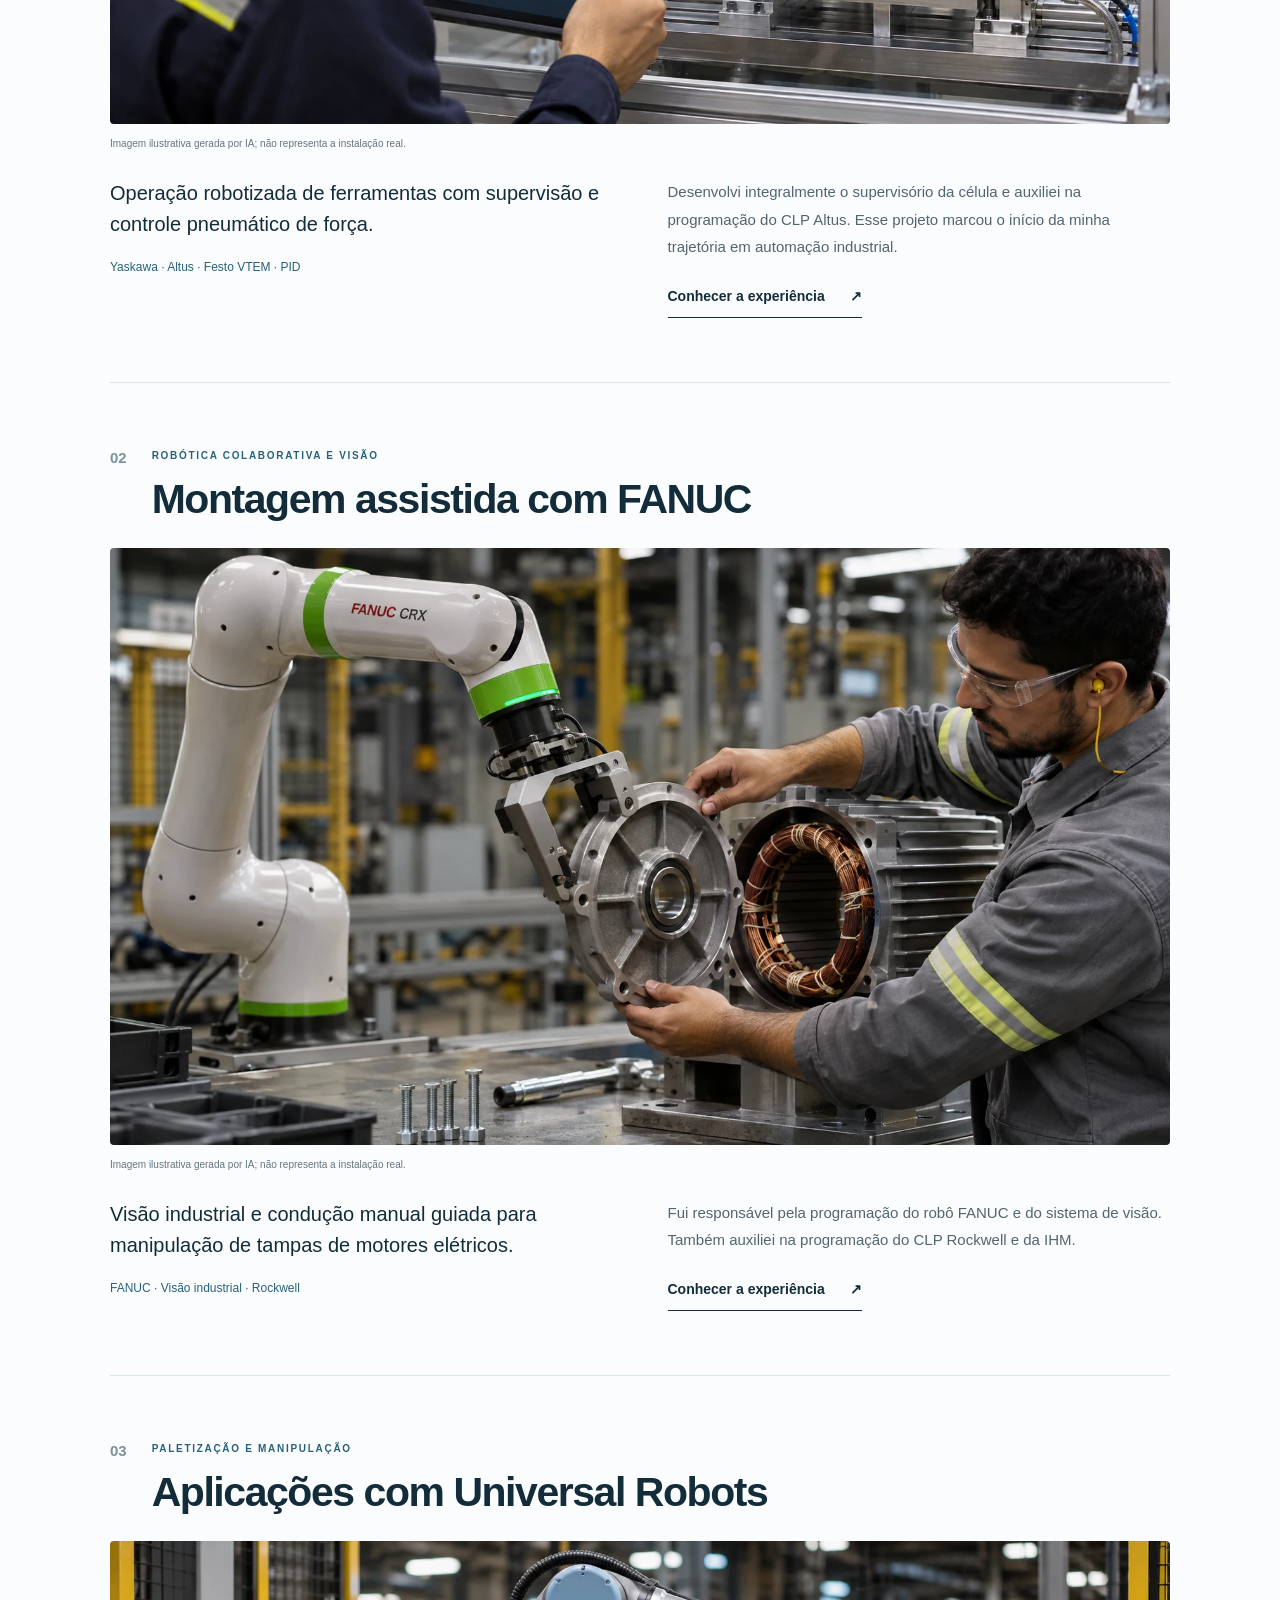
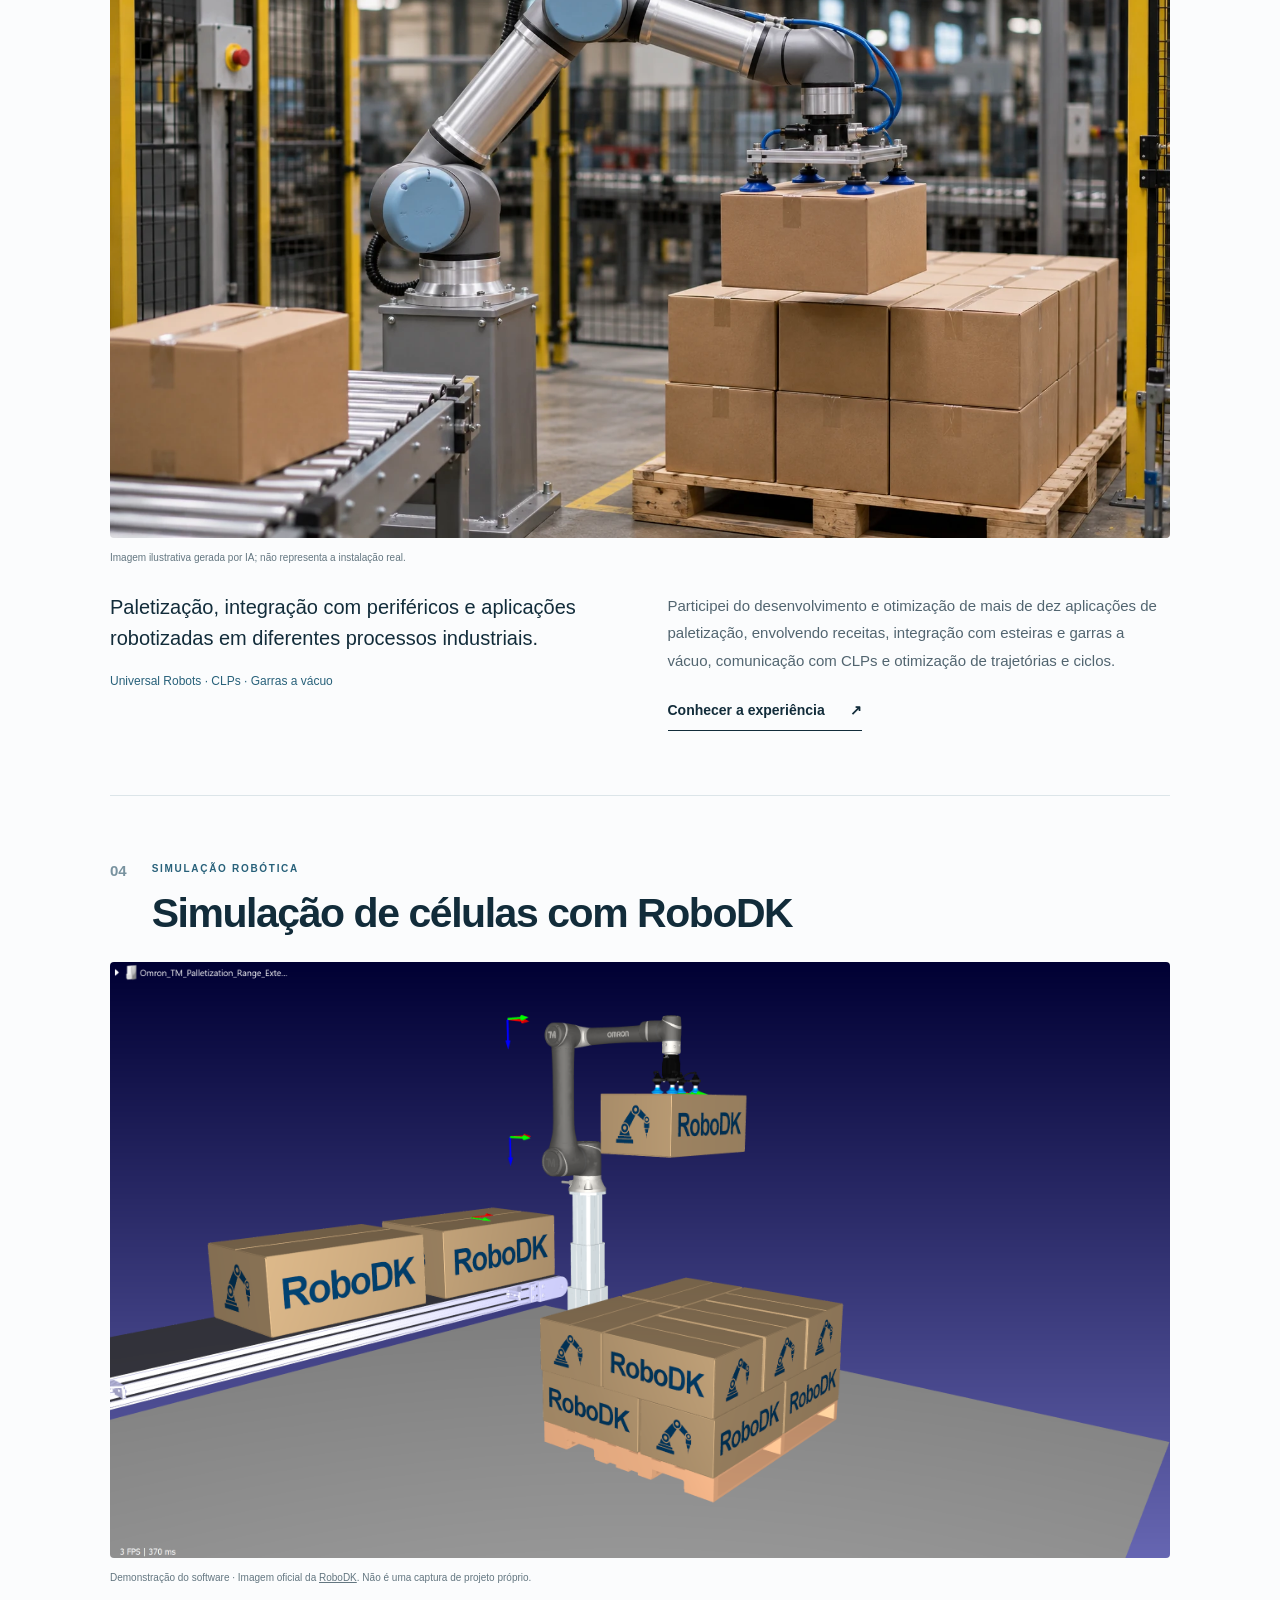
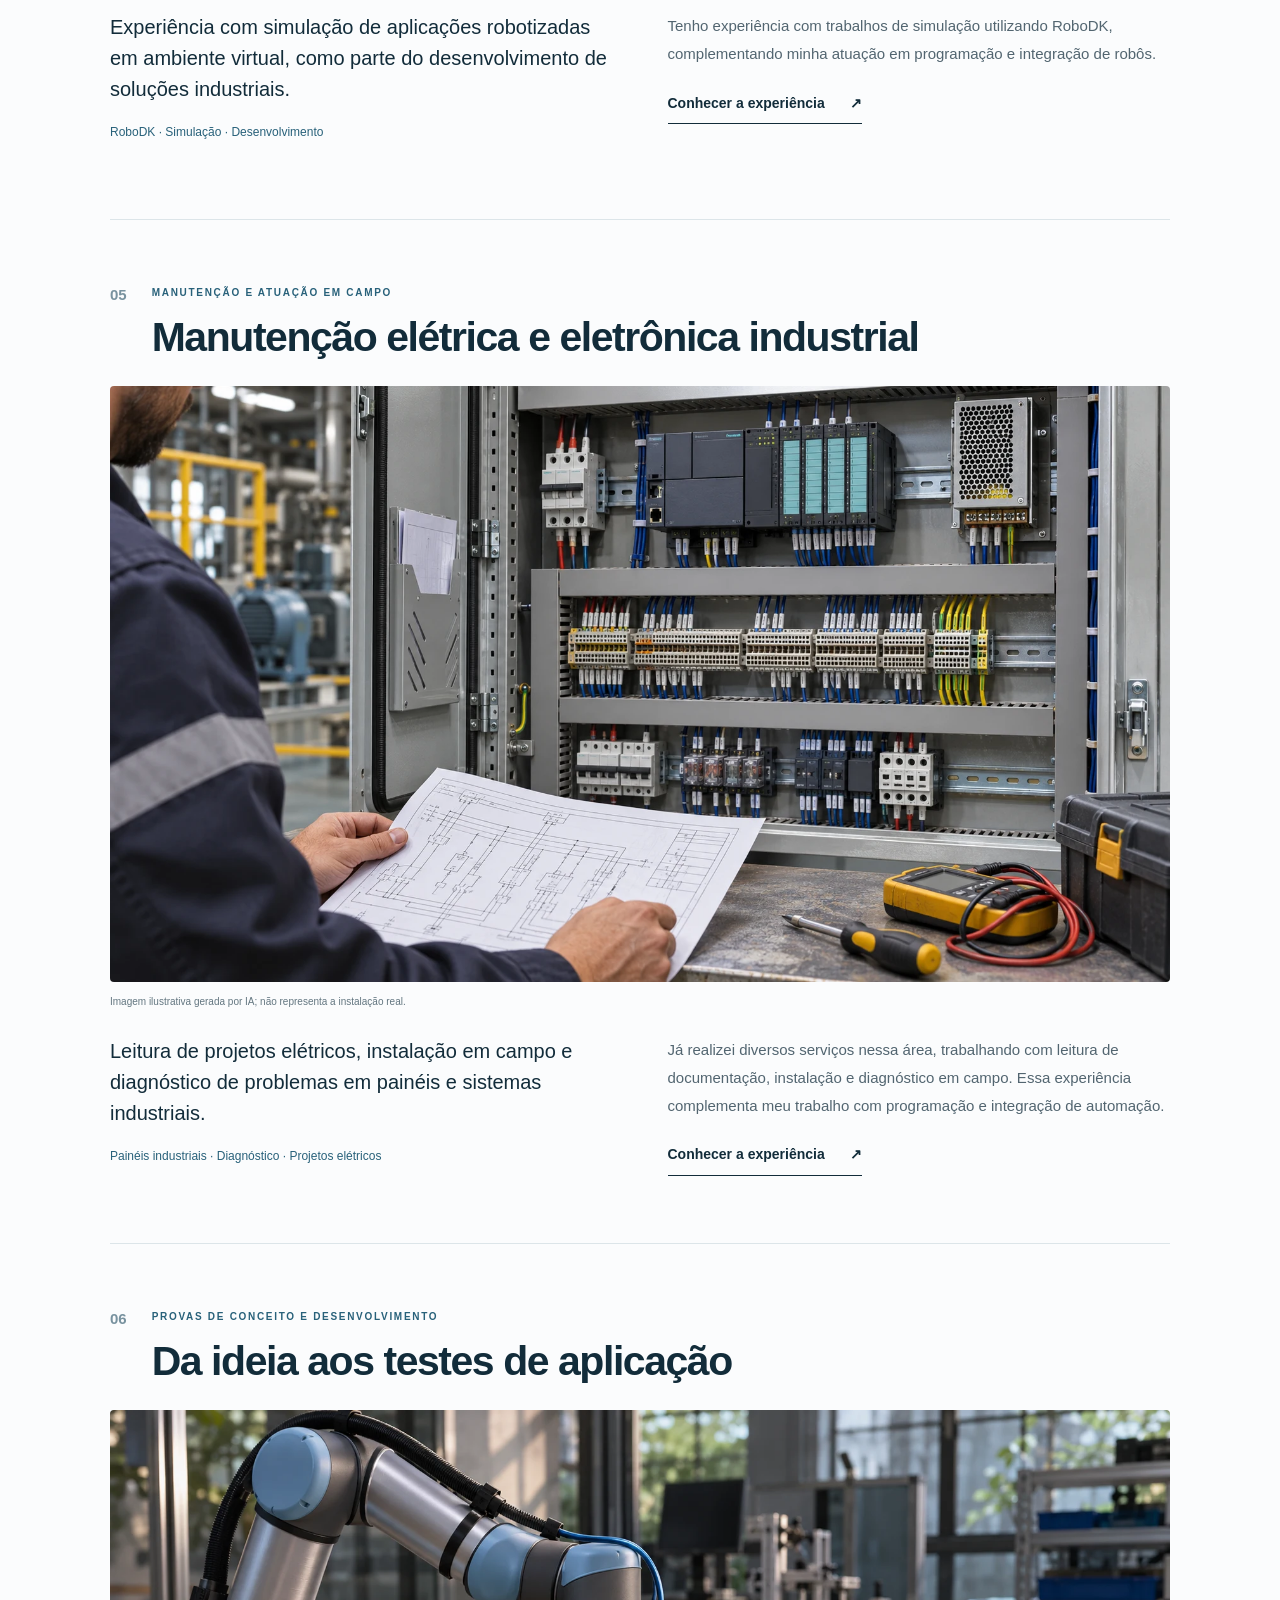
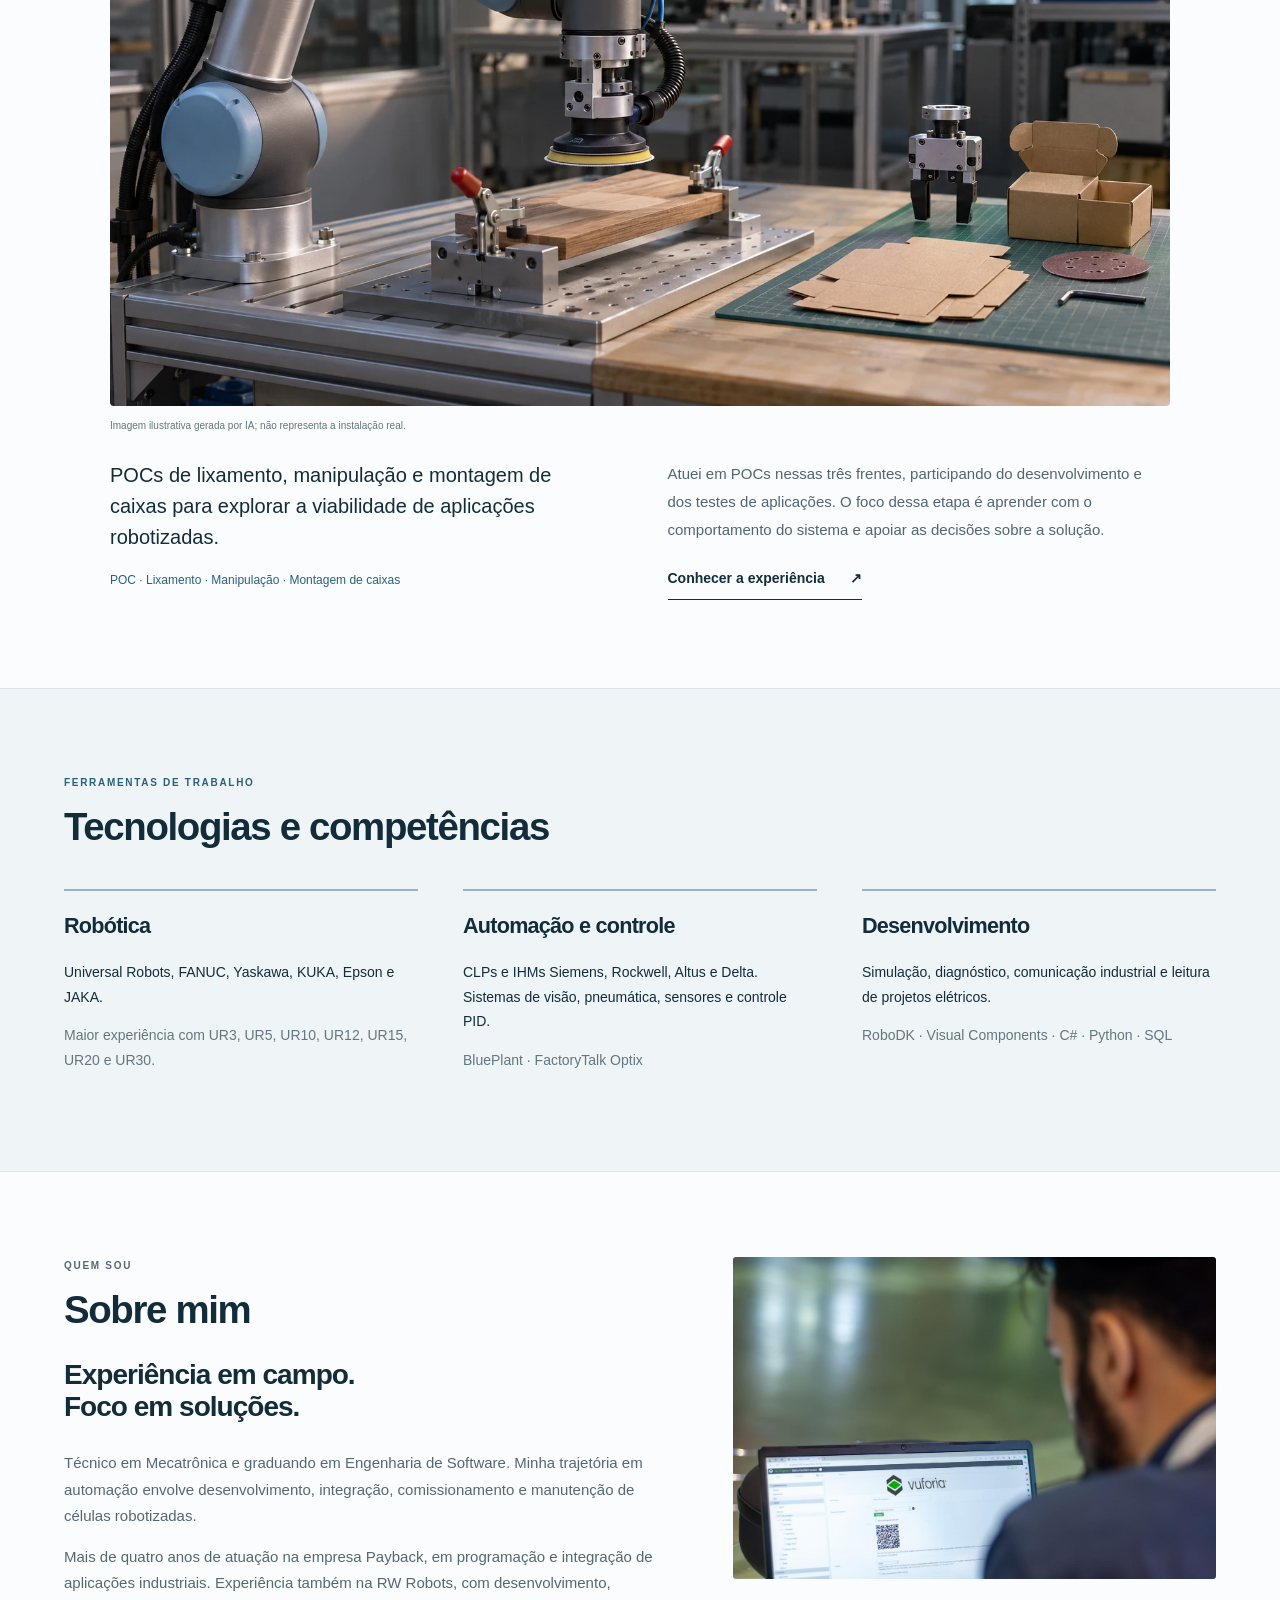
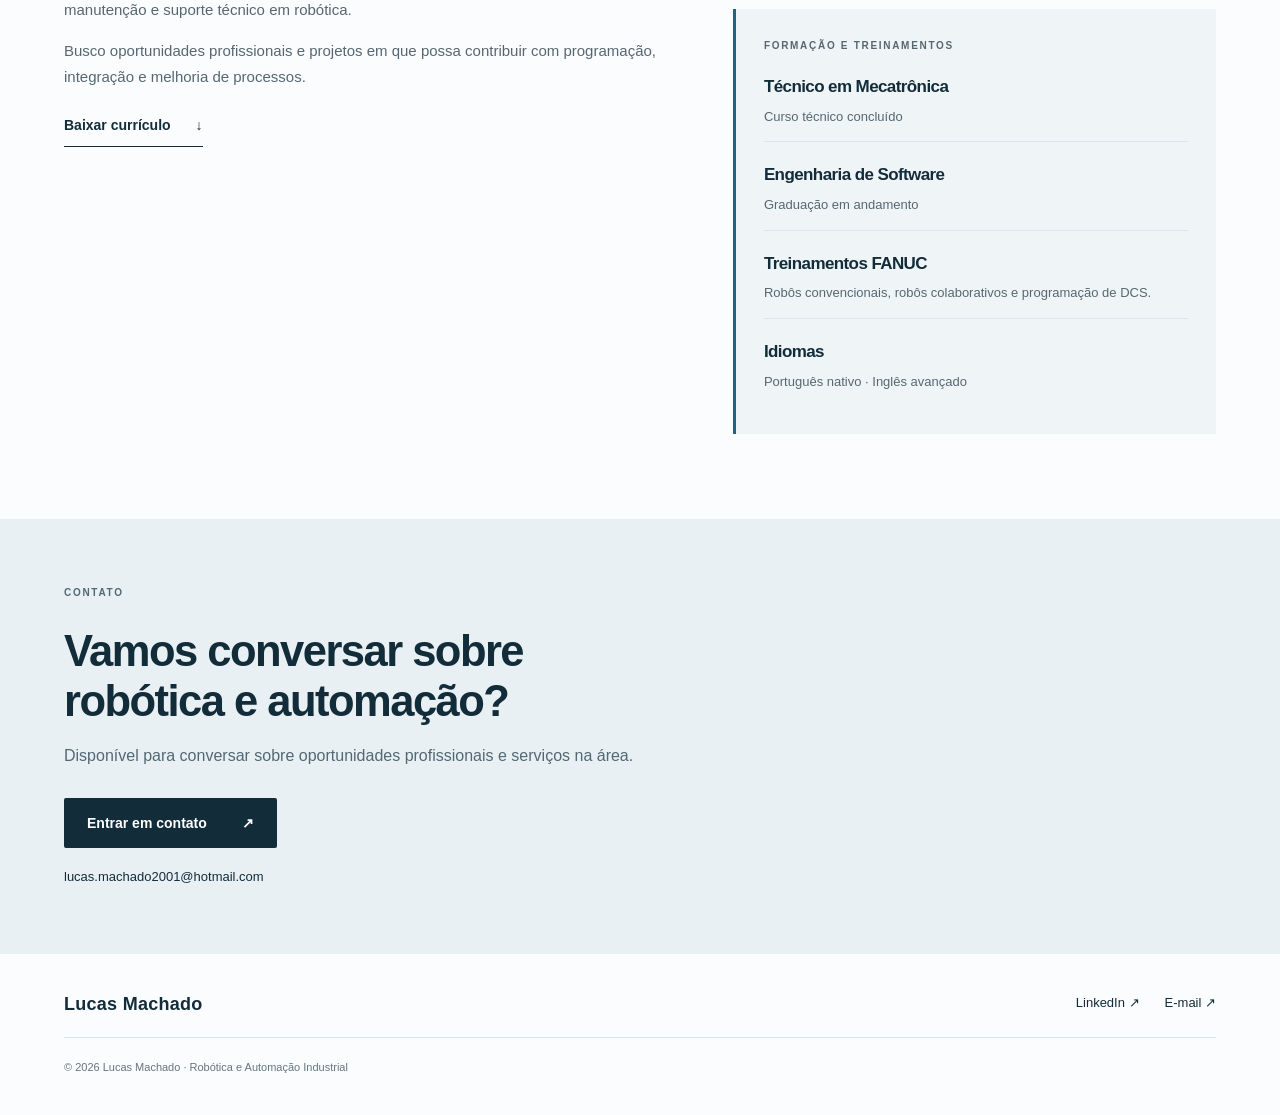
==== commit ffd9a8c7: "Atualizar fotos e apresentação profissional" ====
--- a/index.html
+++ b/index.html
@@ -1,4 +1,4 @@
-<!doctype html><html lang="pt-BR"><head><meta charset="utf-8"><meta name="viewport" content="width=device-width,initial-scale=1"><meta name="description" content="Portfólio de Lucas Machado: robótica industrial e colaborativa, CLPs, visão e integração de células robotizadas."><meta name="theme-color" content="#123140"><title>Lucas Machado | Robótica e Automação Industrial</title><link rel="icon" href="favicon.svg" type="image/svg+xml"><link rel="stylesheet" href="style.css?v=2"></head><body><a class="skip" href="#conteudo">Pular para o conteúdo</a><header><div class="nav wrap"><a class="brand" href="index.html" aria-label="Página inicial de Lucas Machado"><span class="monogram">LM</span><span>LUCAS<small>MACHADO</small></span></a><nav aria-label="Navegação principal"><a href="index.html#projetos">Projetos</a><a href="index.html#sobre">Sobre</a><a href="index.html#contato">Contato</a></nav></div></header><main id="conteudo"><section class="hero"><div class="wrap hero-grid"><div><p class="eyebrow">PORTFÓLIO PROFISSIONAL</p><h1>Lucas<br>Machado.</h1><p class="specialty">Robótica · Automação Industrial · Integração</p><p class="intro">Desenvolvo e integro soluções com robôs industriais e colaborativos, CLPs e sistemas de visão. Da programação ao comissionamento e suporte em campo, transformo necessidades de processo em aplicações industriais.</p><div class="actions"><a class="text-link" href="#projetos">Ver projetos <span>↓</span></a><a class="social" href="https://www.linkedin.com/in/lucas-machado-51248b234/" aria-label="LinkedIn de Lucas Machado">in</a><a class="social" href="mailto:lucas.machado2001@hotmail.com" aria-label="Enviar e-mail para Lucas Machado">@</a></div></div><figure class="hero-image portrait"><img src="lucas-retrato.jpg" alt="Lucas Machado em autorretrato em preto e branco com câmera fotográfica" width="3008" height="2000"></figure></div></section>
+<!doctype html><html lang="pt-BR"><head><meta charset="utf-8"><meta name="viewport" content="width=device-width,initial-scale=1"><meta name="description" content="Portfólio de Lucas Machado: robótica industrial e colaborativa, CLPs, visão e integração de células robotizadas."><meta name="theme-color" content="#123140"><title>Lucas Machado | Robótica e Automação Industrial</title><link rel="icon" href="favicon.svg" type="image/svg+xml"><link rel="stylesheet" href="style.css?v=3"></head><body><a class="skip" href="#conteudo">Pular para o conteúdo</a><header><div class="nav wrap"><a class="brand" href="index.html" aria-label="Página inicial de Lucas Machado"><span class="monogram">LM</span><span>LUCAS<small>MACHADO</small></span></a><nav aria-label="Navegação principal"><a href="index.html#projetos">Projetos</a><a href="index.html#sobre">Sobre</a><a href="index.html#contato">Contato</a></nav></div></header><main id="conteudo"><section class="hero"><div class="wrap hero-grid"><div><p class="eyebrow">PORTFÓLIO PROFISSIONAL</p><h1>Lucas<br>Machado.</h1><p class="specialty">Robótica · Automação Industrial · Integração</p><p class="intro">Desenvolvo e integro soluções com robôs industriais e colaborativos, CLPs e sistemas de visão. Da programação ao comissionamento e suporte em campo, transformo necessidades de processo em aplicações industriais.</p><div class="actions"><a class="text-link" href="#projetos">Ver projetos <span>↓</span></a><a class="social" href="https://www.linkedin.com/in/lucas-machado-51248b234/" aria-label="LinkedIn de Lucas Machado">in</a><a class="social" href="mailto:lucas.machado2001@hotmail.com" aria-label="Enviar e-mail para Lucas Machado">@</a></div></div><figure class="hero-image portrait"><img src="lucas-trabalho-principal.jpg" alt="Lucas Machado trabalhando no notebook com dispositivo de realidade mista" width="1280" height="851"></figure></div></section>
 <section class="section wrap experiences" id="projetos"><p class="eyebrow">DA SIMULAÇÃO À ATUAÇÃO EM CAMPO</p><h2>Projetos e experiências</h2><p class="section-intro">Uma seleção de aplicações e trabalhos que fazem parte da minha trajetória: integração de robôs, controle de processo, simulação, manutenção e desenvolvimento experimental.</p><div class="experience-list"><article class="experience reveal" id="ensaios-de-brocas"><div class="experience-head"><span class="project-number">01</span><div><p class="eyebrow">ENSAIOS E CONTROLE DE PROCESSO</p><h3><a href="ensaios-de-brocas.html">Ensaios de vida útil de brocas</a></h3></div></div><figure><a class="experience-image" href="ensaios-de-brocas.html" aria-label="Conhecer Ensaios de vida útil de brocas"><img src="ensaio-brocas.webp" alt="Cena ilustrativa: Ensaios de vida útil de brocas" loading="lazy" width="1672" height="941"></a><figcaption>Imagem ilustrativa gerada por IA; não representa a instalação real.</figcaption></figure><div class="experience-copy"><div><p class="experience-intro">Operação robotizada de ferramentas com supervisão e controle pneumático de força.</p><p class="tech">Yaskawa · Altus · Festo VTEM · PID</p></div><div><p>Desenvolvi integralmente o supervisório da célula e auxiliei na programação do CLP Altus. Esse projeto marcou o início da minha trajetória em automação industrial.</p><a class="text-link" href="ensaios-de-brocas.html">Conhecer a experiência <span>↗</span></a></div></div></article><article class="experience reveal" id="montagem-colaborativa"><div class="experience-head"><span class="project-number">02</span><div><p class="eyebrow">ROBÓTICA COLABORATIVA E VISÃO</p><h3><a href="montagem-colaborativa.html">Montagem assistida com FANUC</a></h3></div></div><figure><a class="experience-image" href="montagem-colaborativa.html" aria-label="Conhecer Montagem assistida com FANUC"><img src="montagem-colaborativa.webp" alt="Cena ilustrativa: Montagem assistida com FANUC" loading="lazy" width="1672" height="941"></a><figcaption>Imagem ilustrativa gerada por IA; não representa a instalação real.</figcaption></figure><div class="experience-copy"><div><p class="experience-intro">Visão industrial e condução manual guiada para manipulação de tampas de motores elétricos.</p><p class="tech">FANUC · Visão industrial · Rockwell</p></div><div><p>Fui responsável pela programação do robô FANUC e do sistema de visão. Também auxiliei na programação do CLP Rockwell e da IHM.</p><a class="text-link" href="montagem-colaborativa.html">Conhecer a experiência <span>↗</span></a></div></div></article><article class="experience reveal" id="universal-robots"><div class="experience-head"><span class="project-number">03</span><div><p class="eyebrow">PALETIZAÇÃO E MANIPULAÇÃO</p><h3><a href="universal-robots.html">Aplicações com Universal Robots</a></h3></div></div><figure><a class="experience-image" href="universal-robots.html" aria-label="Conhecer Aplicações com Universal Robots"><img src="paletizacao.webp" alt="Cena ilustrativa: Aplicações com Universal Robots" loading="lazy" width="1672" height="941"></a><figcaption>Imagem ilustrativa gerada por IA; não representa a instalação real.</figcaption></figure><div class="experience-copy"><div><p class="experience-intro">Paletização, integração com periféricos e aplicações robotizadas em diferentes processos industriais.</p><p class="tech">Universal Robots · CLPs · Garras a vácuo</p></div><div><p>Participei do desenvolvimento e otimização de mais de dez aplicações de paletização, envolvendo receitas, integração com esteiras e garras a vácuo, comunicação com CLPs e otimização de trajetórias e ciclos.</p><a class="text-link" href="universal-robots.html">Conhecer a experiência <span>↗</span></a></div></div></article><article class="experience reveal" id="simulacao-robodk"><div class="experience-head"><span class="project-number">04</span><div><p class="eyebrow">SIMULAÇÃO ROBÓTICA</p><h3><a href="simulacao-robodk.html">Simulação de células com RoboDK</a></h3></div></div><figure><a class="experience-image" href="simulacao-robodk.html" aria-label="Conhecer Simulação de células com RoboDK"><img src="robodk-simulacao.png" alt="Demonstração oficial de paletização no RoboDK" loading="lazy" width="1672" height="941"></a><figcaption>Demonstração do software · Imagem oficial da <a href="https://robodk.com/news-media">RoboDK</a>. Não é uma captura de projeto próprio.</figcaption></figure><div class="experience-copy"><div><p class="experience-intro">Experiência com simulação de aplicações robotizadas em ambiente virtual, como parte do desenvolvimento de soluções industriais.</p><p class="tech">RoboDK · Simulação · Desenvolvimento</p></div><div><p>Tenho experiência com trabalhos de simulação utilizando RoboDK, complementando minha atuação em programação e integração de robôs.</p><a class="text-link" href="simulacao-robodk.html">Conhecer a experiência <span>↗</span></a></div></div></article><article class="experience reveal" id="manutencao-industrial"><div class="experience-head"><span class="project-number">05</span><div><p class="eyebrow">MANUTENÇÃO E ATUAÇÃO EM CAMPO</p><h3><a href="manutencao-industrial.html">Manutenção elétrica e eletrônica industrial</a></h3></div></div><figure><a class="experience-image" href="manutencao-industrial.html" aria-label="Conhecer Manutenção elétrica e eletrônica industrial"><img src="manutencao.webp" alt="Cena ilustrativa: Manutenção elétrica e eletrônica industrial" loading="lazy" width="1672" height="941"></a><figcaption>Imagem ilustrativa gerada por IA; não representa a instalação real.</figcaption></figure><div class="experience-copy"><div><p class="experience-intro">Leitura de projetos elétricos, instalação em campo e diagnóstico de problemas em painéis e sistemas industriais.</p><p class="tech">Painéis industriais · Diagnóstico · Projetos elétricos</p></div><div><p>Já realizei diversos serviços nessa área, trabalhando com leitura de documentação, instalação e diagnóstico em campo. Essa experiência complementa meu trabalho com programação e integração de automação.</p><a class="text-link" href="manutencao-industrial.html">Conhecer a experiência <span>↗</span></a></div></div></article><article class="experience reveal" id="provas-de-conceito"><div class="experience-head"><span class="project-number">06</span><div><p class="eyebrow">PROVAS DE CONCEITO E DESENVOLVIMENTO</p><h3><a href="provas-de-conceito.html">Da ideia aos testes de aplicação</a></h3></div></div><figure><a class="experience-image" href="provas-de-conceito.html" aria-label="Conhecer Da ideia aos testes de aplicação"><img src="poc.webp" alt="Cena ilustrativa: Da ideia aos testes de aplicação" loading="lazy" width="1672" height="941"></a><figcaption>Imagem ilustrativa gerada por IA; não representa a instalação real.</figcaption></figure><div class="experience-copy"><div><p class="experience-intro">POCs de lixamento, manipulação e montagem de caixas para explorar a viabilidade de aplicações robotizadas.</p><p class="tech">POC · Lixamento · Manipulação · Montagem de caixas</p></div><div><p>Atuei em POCs nessas três frentes, participando do desenvolvimento e dos testes de aplicações. O foco dessa etapa é aprender com o comportamento do sistema e apoiar as decisões sobre a solução.</p><a class="text-link" href="provas-de-conceito.html">Conhecer a experiência <span>↗</span></a></div></div></article></div></section><section class="skills-section"><div class="wrap section"><p class="eyebrow">FERRAMENTAS DE TRABALHO</p><h2>Tecnologias e competências</h2><div class="skills-grid"><div><h3>Robótica</h3><p>Universal Robots, FANUC, Yaskawa, KUKA, Epson e JAKA.</p><p class="muted">Maior experiência com UR3, UR5, UR10, UR12, UR15, UR20 e UR30.</p></div><div><h3>Automação e controle</h3><p>CLPs e IHMs Siemens, Rockwell, Altus e Delta. Sistemas de visão, pneumática, sensores e controle PID.</p><p class="muted">BluePlant · FactoryTalk Optix</p></div><div><h3>Desenvolvimento</h3><p>Simulação, diagnóstico, comunicação industrial e leitura de projetos elétricos.</p><p class="muted">RoboDK · Visual Components · C# · Python · SQL</p></div></div></div></section>
-<section class="section wrap about" id="sobre"><div><p class="eyebrow">QUEM SOU</p><h2>Sobre mim</h2><h3>Experiência em campo.<br>Foco em soluções.</h3><p>Sou técnico em Mecatrônica pelo SENAI e graduando em Engenharia de Software. Minha trajetória em automação envolve desenvolvimento, integração, comissionamento e manutenção de células robotizadas.</p><p>Atuei na Payback Engenharia em programação e integração de aplicações industriais e na RW Robots em desenvolvimento, manutenção e suporte técnico em robótica.</p><p>Busco oportunidades profissionais e projetos em que possa contribuir com programação, integração e melhoria de processos.</p><a class="text-link" href="curriculo-lucas-machado.pdf" download>Baixar currículo <span>↓</span></a></div><div class="about-side"><figure class="about-photo"><img src="lucas-sobre.jpg" alt="Lucas Machado com sua câmera fotográfica" width="2000" height="3008" loading="lazy"></figure><aside class="education"><p class="eyebrow">FORMAÇÃO E TREINAMENTOS</p><div><h3>Técnico em Mecatrônica</h3><p>SENAI · Concluído</p></div><div><h3>Engenharia de Software</h3><p>Graduação em andamento</p></div><div><h3>Treinamentos FANUC</h3><p>Robôs convencionais, robôs colaborativos e programação de DCS.</p></div><div><h3>Idiomas</h3><p>Português nativo · Inglês avançado</p></div></aside></div></section>
+<section class="section wrap about" id="sobre"><div><p class="eyebrow">QUEM SOU</p><h2>Sobre mim</h2><h3>Experiência em campo.<br>Foco em soluções.</h3><p>Técnico em Mecatrônica e graduando em Engenharia de Software. Minha trajetória em automação envolve desenvolvimento, integração, comissionamento e manutenção de células robotizadas.</p><p>Mais de quatro anos de atuação na empresa Payback, em programação e integração de aplicações industriais. Experiência também na RW Robots, com desenvolvimento, manutenção e suporte técnico em robótica.</p><p>Busco oportunidades profissionais e projetos em que possa contribuir com programação, integração e melhoria de processos.</p><a class="text-link" href="curriculo-lucas-machado.pdf" download>Baixar currículo <span>↓</span></a></div><div class="about-side"><figure class="about-photo"><img src="lucas-vuforia.jpg" alt="Lucas Machado trabalhando no notebook com Vuforia na tela" width="1280" height="851" loading="lazy"></figure><aside class="education"><p class="eyebrow">FORMAÇÃO E TREINAMENTOS</p><div><h3>Técnico em Mecatrônica</h3><p>Curso técnico concluído</p></div><div><h3>Engenharia de Software</h3><p>Graduação em andamento</p></div><div><h3>Treinamentos FANUC</h3><p>Robôs convencionais, robôs colaborativos e programação de DCS.</p></div><div><h3>Idiomas</h3><p>Português nativo · Inglês avançado</p></div></aside></div></section>
 <section class="contact" id="contato"><div class="wrap"><p class="eyebrow">CONTATO</p><h2>Vamos conversar sobre<br>robótica e automação?</h2><p>Disponível para conversar sobre oportunidades profissionais e serviços na área.</p><a class="button" href="mailto:lucas.machado2001@hotmail.com">Entrar em contato <span>↗</span></a><a class="contact-email" href="mailto:lucas.machado2001@hotmail.com">lucas.machado2001@hotmail.com</a></div></section></main><footer class="wrap"><a class="brand foot-brand" href="index.html">Lucas Machado</a><div><a href="https://www.linkedin.com/in/lucas-machado-51248b234/">LinkedIn ↗</a><a href="mailto:lucas.machado2001@hotmail.com">E-mail ↗</a></div><small>© 2026 Lucas Machado · Robótica e Automação Industrial</small></footer><script src="interactions.js" defer></script></body></html>
--- a/style.css
+++ b/style.css
@@ -1,3 +1,5 @@
-:root{--ink:#122c3a;--accent:#28617a;--muted:#637680;--line:#dce5e9;--pale:#eff5f7;--paper:#fbfcfd}*{box-sizing:border-box}html{scroll-behavior:smooth;scroll-padding-top:25px}body{margin:0;font-family:Arial,Helvetica,sans-serif;background:var(--paper);color:var(--ink);line-height:1.75}a{color:inherit;text-decoration:none}a:hover{color:var(--accent)}a:focus-visible{outline:3px solid #257da3;outline-offset:5px}img{max-width:100%;height:auto;display:block}figure{margin:0}h1,h2,h3,p{margin-top:0}h1,h2,h3{line-height:1.15;letter-spacing:-.035em}h1{font-size:clamp(3.4rem,5.8vw,5.2rem);margin-bottom:24px}h2{font-size:clamp(2rem,3vw,2.6rem);margin-bottom:16px}h3{font-size:1.35rem}.wrap{width:min(1160px,90%);margin:auto}.nav{height:90px;display:flex;align-items:center;justify-content:space-between}header{background:white;border-bottom:1px solid var(--line)}.brand{display:flex;align-items:center;gap:11px;font-size:24px;font-weight:800;line-height:1;letter-spacing:.015em}.brand small{display:block;font-size:11px;letter-spacing:.25em;margin-top:5px}.monogram{font-size:33px;letter-spacing:-.1em;border-right:1px solid var(--line);padding-right:15px}nav{display:flex;gap:36px;font-size:14px;font-weight:600}.hero{background:linear-gradient(110deg,#edf4f7,#f5f8fa)}.hero-grid{display:grid;grid-template-columns:1.2fr 1fr;align-items:center;gap:70px;padding-top:76px;padding-bottom:76px}.eyebrow{font-size:10px;font-weight:700;letter-spacing:.17em;color:var(--accent);margin-bottom:24px}.specialty{font-size:17px;color:var(--accent);font-weight:700}.intro{font-size:16px;line-height:1.95;color:#50616c;max-width:670px}.hero-image img{width:100%;aspect-ratio:1/1.08;object-fit:cover;object-position:54%;border-radius:3px;box-shadow:0 22px 50px #19374616;border-bottom:4px solid var(--accent)}figcaption{font-size:11px;color:var(--muted);margin-top:12px;line-height:1.5}.actions{display:flex;align-items:center;gap:15px;margin-top:32px}.text-link{display:inline-flex;gap:25px;font-weight:700;font-size:14px;border-bottom:1px solid var(--ink);padding:8px 0}.actions .text-link{margin-right:12px}.social{border:1px solid var(--line);border-radius:50%;width:38px;height:38px;display:grid;place-items:center;font-weight:800}.section{padding-top:85px;padding-bottom:85px}.section .eyebrow{margin-bottom:13px}.section-intro{color:var(--muted);margin-bottom:40px}.project-grid{display:grid;grid-template-columns:repeat(3,1fr);gap:28px}.card-image{display:block;position:relative;overflow:hidden;border-radius:3px;margin-bottom:24px}.card-image img{width:100%;aspect-ratio:16/10;object-fit:cover;transition:transform .25s}.card-image span{position:absolute;bottom:0;right:0;background:#122c3ae6;color:white;padding:7px 12px;font-size:11px}.card:hover img{transform:scale(1.025)}.card .eyebrow{font-size:9px;letter-spacing:.1em;margin-bottom:12px}.card h3{font-size:23px;margin-bottom:14px}.card p{font-size:14px;color:#5f6e76;line-height:1.8}.card .tech{font-size:11px;color:var(--accent);border-top:1px solid var(--line);padding-top:16px}.image-note{font-size:11px;color:var(--muted);margin:30px 0 0}.skills-section{background:var(--pale);border-block:1px solid var(--line)}.skills-grid{display:grid;grid-template-columns:repeat(3,1fr);gap:45px;margin-top:40px}.skills-grid>div{border-top:2px solid #9bb3bf;padding-top:23px}.skills-grid p{font-size:14px}.muted{color:var(--muted)}.about{display:grid;grid-template-columns:1.25fr 1fr;gap:95px}.about h3{font-size:28px;margin:27px 0}.about p{font-size:15px;color:#566772}.about .eyebrow{font-size:10px}.education{padding:35px;background:var(--pale);align-self:center;border-left:3px solid var(--accent)}.education div+div{border-top:1px solid var(--line)}.education h3{font-size:17px;margin:23px 0 9px}.education p{font-size:13px}.contact{background:#e8f0f4;padding:65px 0}.contact h2{font-size:clamp(2rem,3.4vw,3rem)}.contact p{color:#526873}.button{display:inline-flex;gap:35px;background:var(--ink);color:white;padding:13px 23px;border-radius:2px;margin-top:12px;font-size:14px;font-weight:700}.button:hover{background:var(--accent);color:white}.contact-email{display:block;font-size:13px;margin-top:18px;overflow-wrap:anywhere}footer{padding-block:38px;display:flex;justify-content:space-between;align-items:center;gap:22px;flex-wrap:wrap}footer .brand{font-size:18px}footer div{display:flex;gap:25px;font-size:13px}footer small{flex-basis:100%;color:var(--muted);font-size:11px;border-top:1px solid var(--line);padding-top:20px}.skip{position:absolute;top:-100px;left:15px;background:white;padding:10px;z-index:10}.skip:focus{top:10px}.project-hero{background:var(--pale);padding:48px 0 50px}.back{font-size:13px;color:var(--accent);display:inline-block;margin-bottom:30px}.project-hero h1{font-size:clamp(2.3rem,4.6vw,4rem);max-width:850px}.project-hero .eyebrow{margin-bottom:22px}.tech{font-size:13px;color:var(--muted)}.project-body{padding-top:45px;padding-bottom:55px}.project-photo{width:100%;border-radius:3px}.case-grid{display:grid;grid-template-columns:1.8fr 1fr;gap:75px;padding:65px 0 30px}.case-grid h2{font-size:27px;margin-top:30px}.case-grid p{color:#52636e}.case-aside{background:var(--pale);padding:30px;align-self:start;border-top:3px solid var(--accent);margin-top:30px}.case-aside ul{padding-left:18px;font-size:14px}.case-aside li{margin-bottom:14px}@media(max-width:800px){.hero-grid{gap:30px;padding-block:45px}.project-grid{gap:18px}.card h3{font-size:19px}.about{gap:35px}.skills-grid{gap:25px}.hero-image img{aspect-ratio:3/4}}@media(max-width:600px){.nav{height:76px}.brand{font-size:18px}.monogram{font-size:27px}.brand small{font-size:9px}nav{gap:17px;font-size:12px}.hero-grid,.project-grid,.skills-grid,.about,.case-grid{grid-template-columns:1fr}.hero-grid{padding-block:42px;gap:30px}.hero h1{font-size:58px}.hero-image img{aspect-ratio:16/11;object-position:center}.section{padding-block:55px}.project-grid{gap:35px}.card h3{font-size:24px}.skills-grid{gap:22px;margin-top:28px}.about{gap:30px}.education{padding:25px}.case-grid{gap:12px;padding-top:20px}.case-aside{margin-top:0}.project-hero{padding-block:30px}.contact{padding-block:48px}.contact-email{font-size:12px}.specialty{font-size:15px}}@media(prefers-reduced-motion:reduce){html{scroll-behavior:auto}*{transition:none!important}}
-/* Portfolio expanded: original portraits and vertical experiences */
+:root{--ink:#122c3a;--accent:#28617a;--muted:#637680;--line:#dce5e9;--pale:#eff5f7;--paper:#fbfcfd}*{box-sizing:border-box}html{scroll-behavior:smooth;scroll-padding-top:25px}body{margin:0;font-family:Arial,Helvetica,sans-serif;background:var(--paper);color:var(--ink);line-height:1.75}a{color:inherit;text-decoration:none}a:hover{color:var(--accent)}a:focus-visible{outline:3px solid #257da3;outline-offset:5px}img{max-width:100%;height:auto;display:block}figure{margin:0}h1,h2,h3,p{margin-top:0}h1,h2,h3{line-height:1.15;letter-spacing:-.035em}h1{font-size:clamp(3.4rem,5.8vw,5.2rem);margin-bottom:24px}h2{font-size:clamp(2rem,3vw,2.6rem);margin-bottom:16px}h3{font-size:1.35rem}.wrap{width:min(1160px,90%);margin:auto}.nav{height:90px;display:flex;align-items:center;justify-content:space-between}header{background:white;border-bottom:1px solid var(--line)}.brand{display:flex;align-items:center;gap:11px;font-size:24px;font-weight:800;line-height:1;letter-spacing:.015em}.brand small{display:block;font-size:11px;letter-spacing:.25em;margin-top:5px}.monogram{font-size:33px;letter-spacing:-.1em;border-right:1px solid var(--line);padding-right:15px}nav{display:flex;gap:36px;font-size:14px;font-weight:600}.hero{background:linear-gradient(110deg,#edf4f7,#f5f8fa)}.hero-grid{display:grid;grid-template-columns:1.2fr 1fr;align-items:center;gap:70px;padding-top:76px;padding-bottom:76px}.eyebrow{font-size:10px;font-weight:700;letter-spacing:.17em;color:var(--accent);margin-bottom:24px}.specialty{font-size:17px;color:var(--accent);font-weight:700}.intro{font-size:16px;line-height:1.95;color:#50616c;max-width:670px}.hero-image img{width:100%;aspect-ratio:1/1.08;object-fit:cover;object-position:54%;border-radius:3px;box-shadow:0 22px 50px #19374616;border-bottom:4px solid var(--accent)}figcaption{font-size:11px;color:var(--muted);margin-top:12px;line-height:1.5}.actions{display:flex;align-items:center;gap:15px;margin-top:32px}.text-link{display:inline-flex;gap:25px;font-weight:700;font-size:14px;border-bottom:1px solid var(--ink);padding:8px 0}.actions .text-link{margin-right:12px}.social{border:1px solid var(--line);border-radius:50%;width:38px;height:38px;display:grid;place-items:center;font-weight:800}.section{padding-top:85px;padding-bottom:85px}.section .eyebrow{margin-bottom:13px}.section-intro{color:var(--muted);margin-bottom:40px}.project-grid{display:grid;grid-template-columns:repeat(3,1fr);gap:28px}.card-image{display:block;position:relative;overflow:hidden;border-radius:3px;margin-bottom:24px}.card-image img{width:100%;aspect-ratio:16/10;object-fit:cover;transition:transform .25s}.card-image span{position:absolute;bottom:0;right:0;background:#122c3ae6;color:white;padding:7px 12px;font-size:11px}.card:hover img{transform:scale(1.025)}.card .eyebrow{font-size:9px;letter-spacing:.1em;margin-bottom:12px}.card h3{font-size:23px;margin-bottom:14px}.card p{font-size:14px;color:#5f6e76;line-height:1.8}.card .tech{font-size:11px;color:var(--accent);border-top:1px solid var(--line);padding-top:16px}.image-note{font-size:11px;color:var(--muted);margin:30px 0 0}.skills-section{background:var(--pale);border-block:1px solid var(--line)}.skills-grid{display:grid;grid-template-columns:repeat(3,1fr);gap:45px;margin-top:40px}.skills-grid>div{border-top:2px solid #9bb3bf;padding-top:23px}.skills-grid p{font-size:14px}.muted{color:var(--muted)}.about{display:grid;grid-template-columns:1.25fr 1fr;gap:95px}.about h3{font-size:28px;margin:27px 0}.about p{font-size:15px;color:#566772}.about .eyebrow{font-size:10px}.education{padding:35px;background:var(--pale);align-self:center;border-left:3px solid var(--accent)}.education div+div{border-top:1px solid var(--line)}.education h3{font-size:17px;margin:23px 0 9px}.education p{font-size:13px}.contact{background:#e8f0f4;padding:65px 0}.contact h2{font-size:clamp(2rem,3.4vw,3rem)}.contact p{color:#526873}.button{display:inline-flex;gap:35px;background:var(--ink);color:white;padding:13px 23px;border-radius:2px;margin-top:12px;font-size:14px;font-weight:700}.button:hover{background:var(--accent);color:white}.contact-email{display:block;font-size:13px;margin-top:18px;overflow-wrap:anywhere}footer{padding-block:38px;display:flex;justify-content:space-between;align-items:center;gap:22px;flex-wrap:wrap}footer .brand{font-size:18px}footer div{display:flex;gap:25px;font-size:13px}footer small{flex-basis:100%;color:var(--muted);font-size:11px;border-top:1px solid var(--line);padding-top:20px}.skip{position:absolute;top:-100px;left:15px;background:white;padding:10px;z-index:10}.skip:focus{top:10px}.project-hero{background:var(--pale);padding:48px 0 50px}.back{font-size:13px;color:var(--accent);display:inline-block;margin-bottom:30px}.project-hero h1{font-size:clamp(2.3rem,4.6vw,4rem);max-width:850px}.project-hero .eyebrow{margin-bottom:22px}.tech{font-size:13px;color:var(--muted)}.project-body{padding-top:45px;padding-bottom:55px}.project-photo{width:100%;border-radius:3px}.case-grid{display:grid;grid-template-columns:1.8fr 1fr;gap:75px;padding:65px 0 30px}.case-grid h2{font-size:27px;margin-top:30px}.case-grid p{color:#52636e}.case-aside{background:var(--pale);padding:30px;align-self:start;border-top:3px solid var(--accent);margin-top:30px}.case-aside ul{padding-left:18px;font-size:14px}.case-aside li{margin-bottom:14px}@media(max-width:800px){.hero-grid{gap:30px;padding-block:45px}.project-grid{gap:18px}.card h3{font-size:19px}.about{gap:35px}.skills-grid{gap:25px}.hero-image img{aspect-ratio:3/4}}@media(max-width:600px){.nav{height:76px}.brand{font-size:18px}.monogram{font-size:27px}.brand small{font-size:9px}nav{gap:17px;font-size:12px}.hero-grid,.project-grid,.skills-grid,.about,.case-grid{grid-template-columns:1fr}.hero-grid{padding-block:42px;gap:30px}.hero h1{font-size:58px}.hero-image img{aspect-ratio:16/11;object-position:center}.section{padding-block:55px}.project-grid{gap:35px}.card h3{font-size:24px}.skills-grid{gap:22px;margin-top:28px}.about{gap:30px}.education{padding:25px}.case-grid{gap:12px;padding-top:20px}.case-aside{margin-top:0}.project-hero{padding-block:30px}.contact{padding-block:48px}.contact-email{font-size:12px}.specialty{font-size:15px}}@media(prefers-reduced-motion:reduce){html{scroll-behavior:auto}*{transition:none!important}}
+/* Portfolio expanded: original portraits and vertical experiences */
 .hero-grid{grid-template-columns:1fr 1.1fr;gap:65px}.hero-image.portrait img{aspect-ratio:auto;height:auto;object-fit:contain;border-bottom:0;border-radius:2px}.experiences{max-width:1060px}.experiences>.section-intro{max-width:720px;font-size:17px;line-height:1.8;margin-bottom:65px}.experience{padding:0 0 64px;margin-bottom:64px;border-bottom:1px solid var(--line)}.experience:last-child{margin-bottom:0;padding-bottom:0;border-bottom:0}.experience-head{display:flex;gap:25px;align-items:flex-start;margin-bottom:25px}.project-number{font-size:15px;color:#78929f;line-height:1;padding-top:3px;font-weight:bold}.experience .eyebrow{margin:0 0 12px;font-size:10px}.experience h3{font-size:clamp(1.8rem,3.2vw,2.7rem);margin:0;letter-spacing:-.035em}.experience-image{display:block;overflow:hidden;border-radius:4px;background:#edf2f5}.experience-image img{width:100%;height:auto;aspect-ratio:16/9;object-fit:cover;transition:transform .6s ease}.experience-image:hover img{transform:scale(1.015)}.experience figcaption{font-size:10px;line-height:1.6}.experience figcaption a{text-decoration:underline}.experience-copy{display:grid;grid-template-columns:1fr 1fr;gap:55px;margin-top:26px}.experience-copy p{font-size:15px;color:#526570;line-height:1.85}.experience-copy .experience-intro{font-size:20px;line-height:1.55;color:var(--ink);margin-bottom:16px}.experience-copy .tech{font-size:12px;color:var(--accent)}.experience-copy .text-link{margin-top:0}.about{align-items:start;gap:65px}.about-photo{margin-bottom:30px;max-width:340px;margin-inline:auto}.about-photo img{width:100%;height:auto;border-radius:3px}.about-side .education{padding:28px}.about-side .education h3{font-size:17px}.reveal{transition:opacity .7s ease,transform .7s ease}.reveal.awaiting{opacity:0;transform:translateY(26px)}@media(max-width:800px){.hero-grid{gap:30px}.hero-image.portrait img{aspect-ratio:auto}.experience-copy{gap:30px}.experience{padding-bottom:45px;margin-bottom:45px}}@media(max-width:600px){.hero-grid,.experience-copy{grid-template-columns:1fr}.hero-grid{gap:30px}.experience-head{gap:15px}.experience h3{font-size:28px}.experience-copy{gap:5px}.experience-copy .experience-intro{font-size:19px}.experiences>.section-intro{font-size:15px;margin-bottom:40px}.experience-image img{aspect-ratio:16/10}.about-photo{max-width:100%}.about-photo img{width:100%;height:auto}.section.experiences{padding-block:50px}}@media(prefers-reduced-motion:reduce){.reveal.awaiting{opacity:1;transform:none}.reveal{transition:none}}
+
+.about-photo{max-width:100%}
